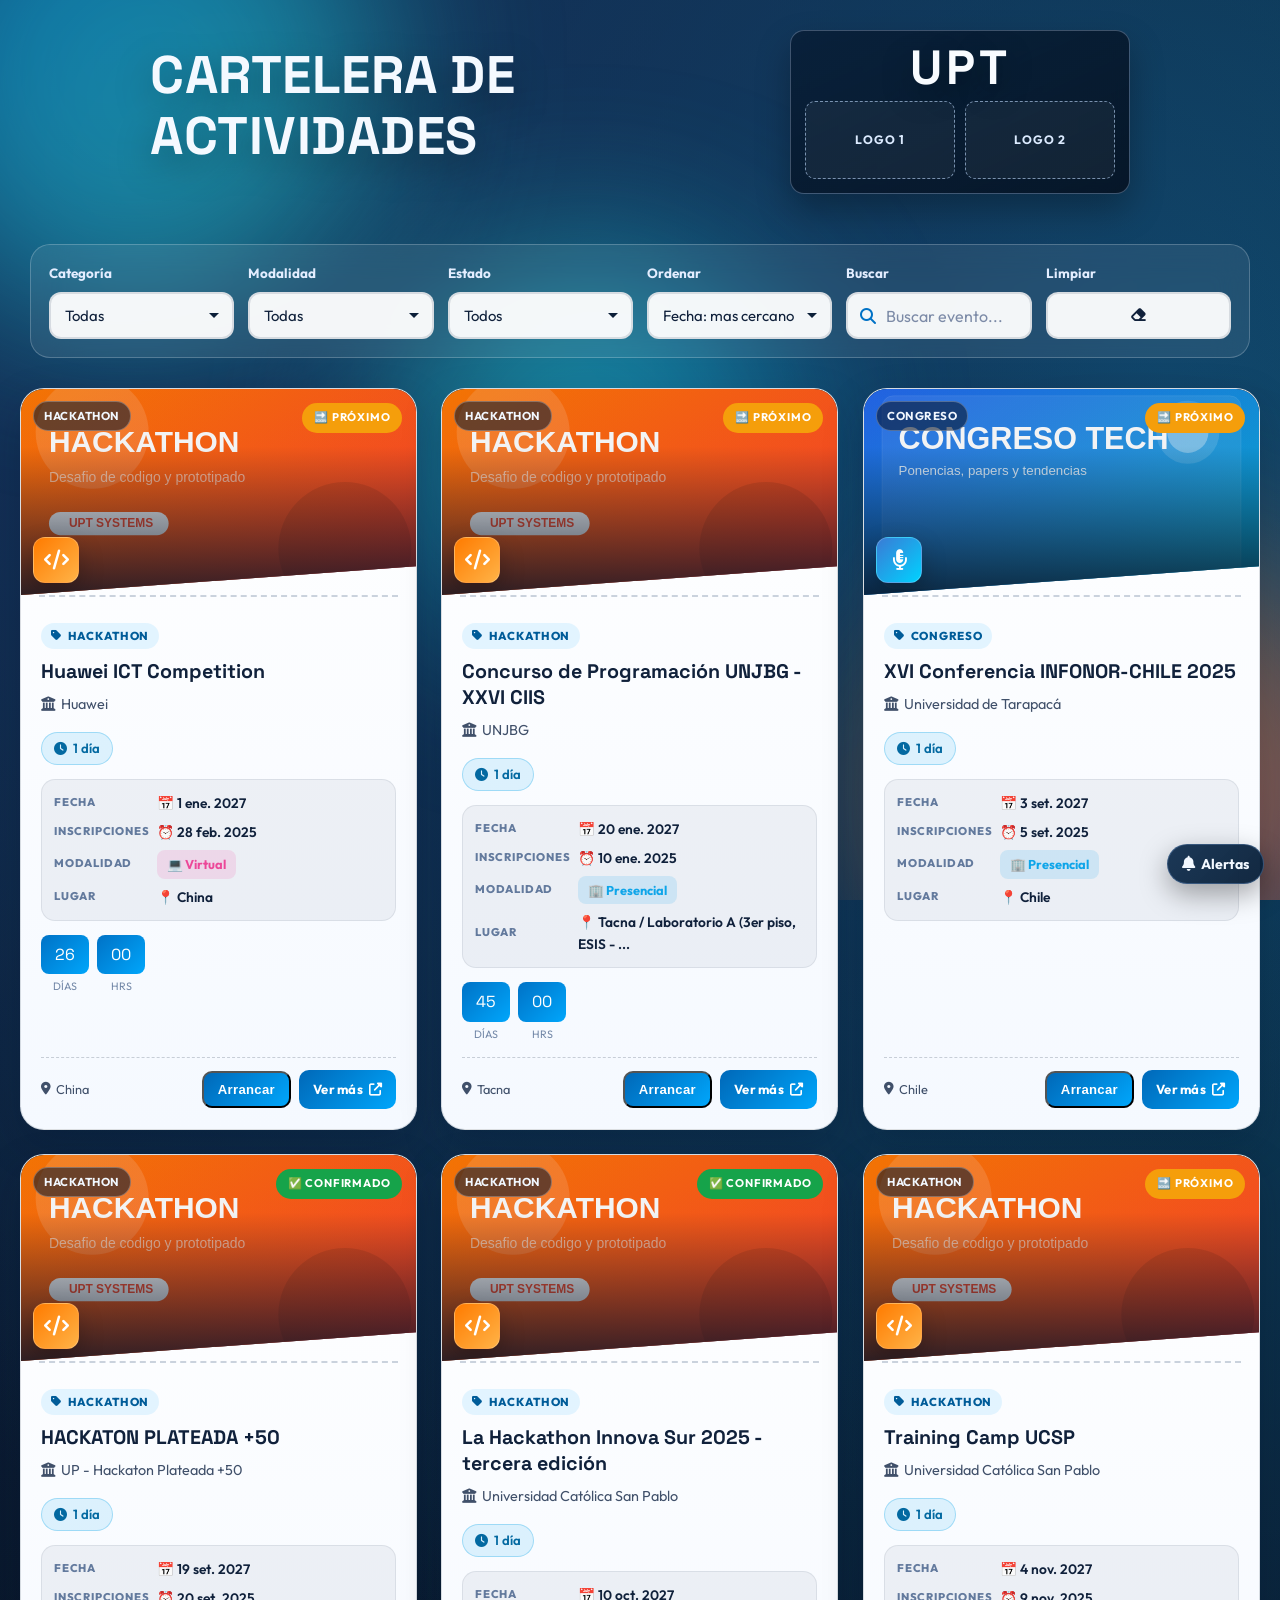
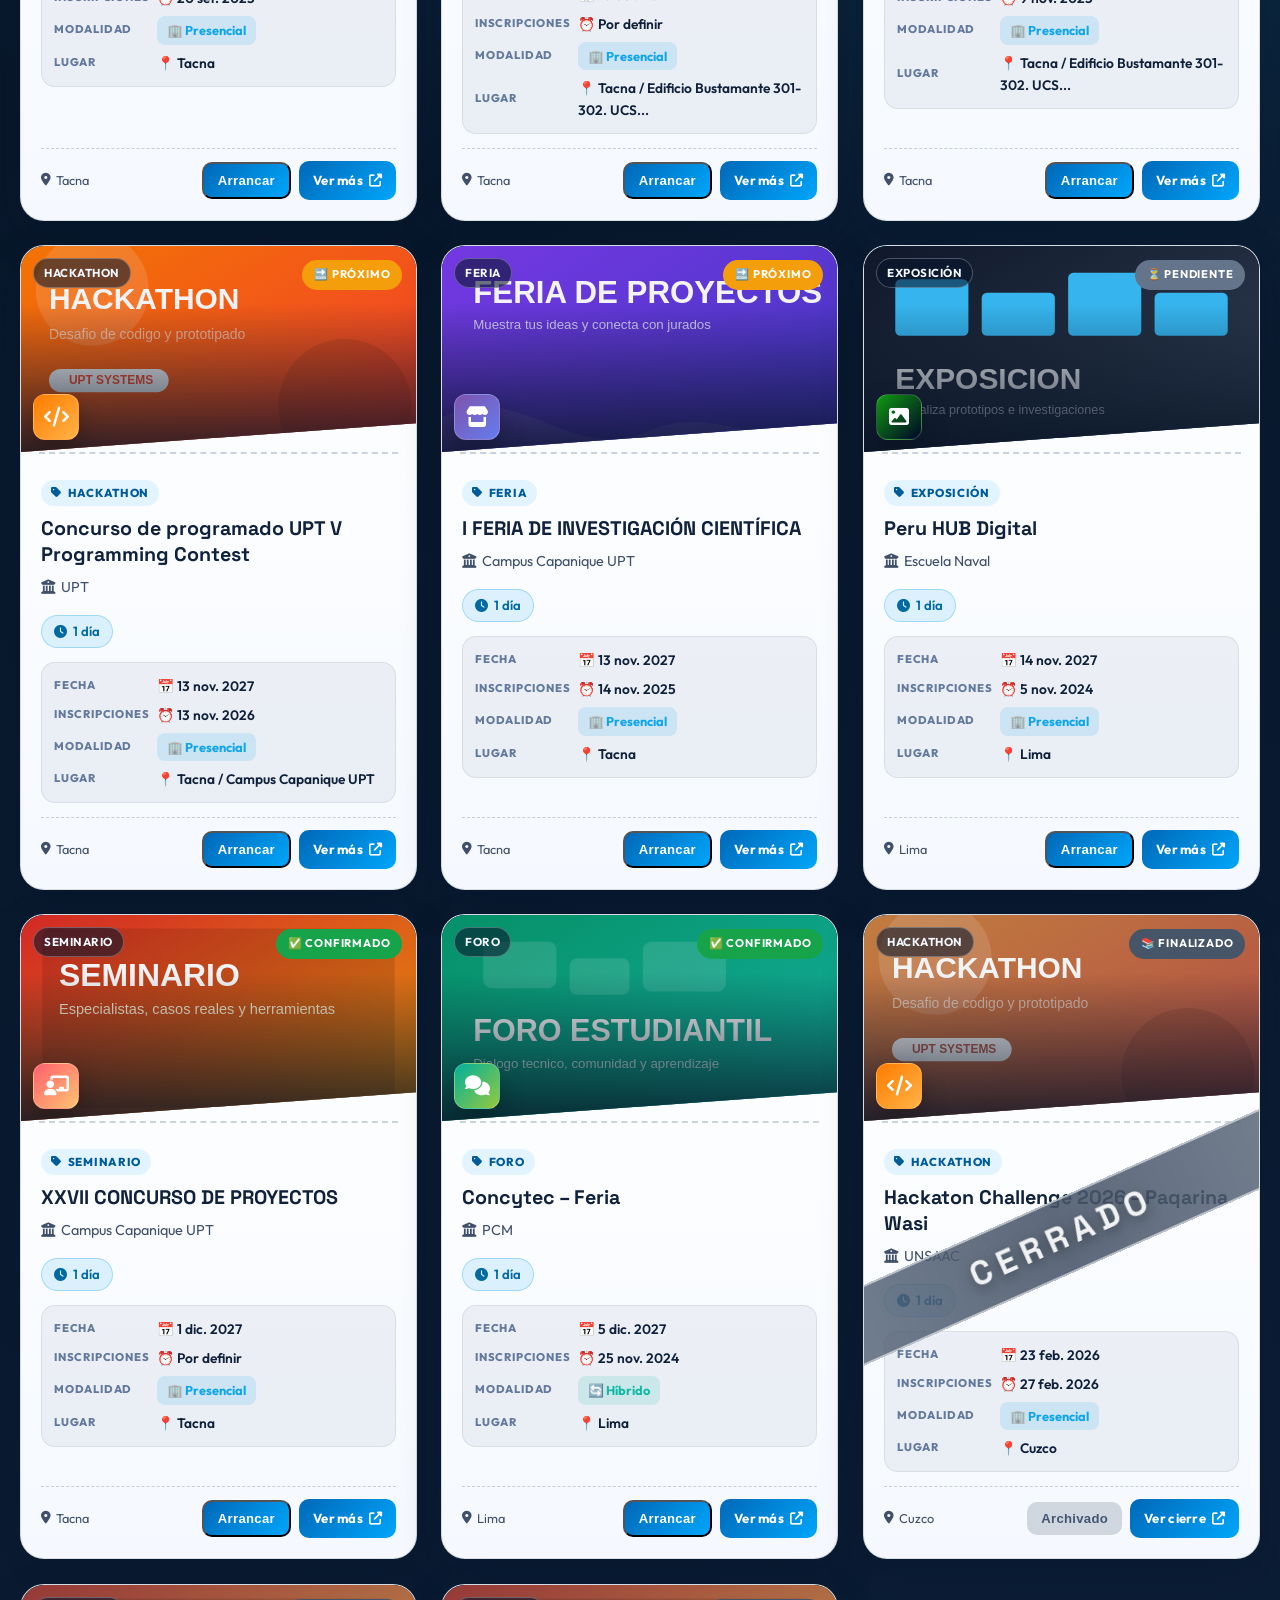
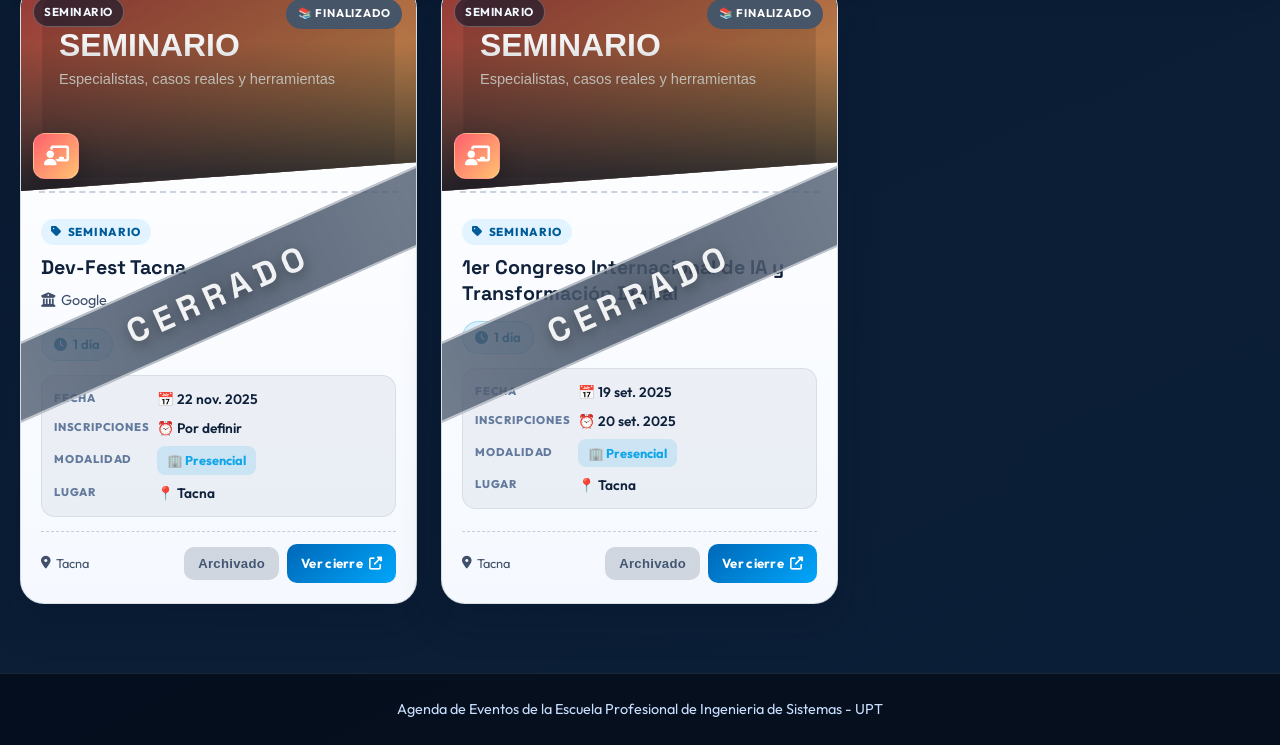
==== index.html @ eec6f1ec "v1.0" ====
<!DOCTYPE html>
<html lang="es">
<head>
    <meta charset="UTF-8">
    <meta name="viewport" content="width=device-width, initial-scale=1.0">
    <title>Cartelera de actividades UPT</title>
    
    <!-- Google Fonts -->
    <link rel="preconnect" href="https://fonts.googleapis.com">
    <link rel="preconnect" href="https://fonts.gstatic.com" crossorigin>
    <link href="https://fonts.googleapis.com/css2?family=Outfit:wght@300;400;500;600;700;800&family=Space+Grotesk:wght@500;600;700&display=swap" rel="stylesheet">
    
    <!-- Font Awesome para íconos -->
    <link rel="stylesheet" href="https://cdnjs.cloudflare.com/ajax/libs/font-awesome/6.4.0/css/all.min.css">
    
    <!-- Estilos -->
    <link rel="stylesheet" href="css/styles.css">
</head>
<body>

    <!-- Background Animado -->
    <div class="bg-animation">
        <div class="blob blob-1"></div>
        <div class="blob blob-2"></div>
        <div class="blob blob-3"></div>
    </div>

    <!-- Header -->
    <header class="main-header">
        <div class="header-content">
            <div class="hero-split">
                <div class="hero-left">
                    <h1 class="hero-title-side">Cartelera de actividades</h1>
                </div>

                <div class="hero-right">
                    <div class="hero-school-card">
                        <h2 class="hero-school-big">UPT</h2>
                        <div class="hero-logo-slots" aria-label="Espacios para logos UPT">
                            <div class="hero-logo-slot" title="Logo UPT 1">LOGO 1</div>
                            <div class="hero-logo-slot" title="Logo UPT 2">LOGO 2</div>
                        </div>
                    </div>
                </div>
            </div>

        </div>
    </header>

    <!-- Filtros -->
    <section class="filters-section" id="filters">
        <div class="filters-container">
            
            <div class="filter-group">
                <label>Categoría</label>
                <select id="filterCategory">
                    <option value="all">Todas</option>
                    <option value="Hackathon">Hackathon</option>
                    <option value="Congreso">Congreso</option>
                    <option value="Feria">Feria</option>
                    <option value="Foro">Foro</option>
                    <option value="Seminario">Seminario</option>
                    <option value="Exposición">Exposición</option>
                </select>
            </div>

            <div class="filter-group">
                <label>Modalidad</label>
                <select id="filterModality">
                    <option value="all">Todas</option>
                    <option value="Presencial">Presencial</option>
                    <option value="Virtual">Virtual</option>
                    <option value="Híbrido">Híbrido</option>
                </select>
            </div>

            <div class="filter-group">
                <label>Estado</label>
                <select id="filterStatus">
                    <option value="all">Todos</option>
                    <option value="Confirmado">Confirmado</option>
                    <option value="Próximo">Próximo</option>
                    <option value="Pendiente">Pendiente</option>
                    <option value="Finalizado">Finalizado</option>
                </select>
            </div>

            <div class="filter-group">
                <label>Ordenar</label>
                <select id="filterSort">
                    <option value="fechaAsc">Fecha: mas cercano</option>
                    <option value="fechaDesc">Fecha: mas lejano</option>
                    <option value="nombreAsc">Nombre: A-Z</option>
                </select>
            </div>

            <div class="filter-group filter-search-group">
                <label>Buscar</label>
                <div class="search-box search-box-under-filters">
                    <i class="fas fa-search"></i>
                    <input type="text" id="searchInput" placeholder="Buscar evento...">
                </div>
            </div>

            <div class="filter-group filter-action-group">
                <label>Limpiar</label>
                <button id="clearFilters" class="btn-clear" aria-label="Limpiar filtros">
                    <i class="fas fa-eraser"></i>
                </button>
            </div>
        </div>
        
        <div id="eventsCount" class="hidden" aria-hidden="true">0</div>
    </section>

    <!-- Contenedor de Eventos -->
    <main class="container">
        <div id="eventsGrid" class="events-grid">
            <!-- Los eventos se renderizan aquí con JavaScript -->
        </div>
        
        <!-- Mensaje cuando no hay resultados -->
        <div id="noResults" class="no-results hidden">
            <i class="fas fa-search"></i>
            <h3>No encontramos eventos</h3>
            <p>Intenta ajustar tus filtros o términos de búsqueda.</p>
            <button id="resetSearch" class="btn-secondary">Ver todos los eventos</button>
        </div>
    </main>

    <section class="upcoming-alert-wrap" aria-label="Alertas de proximos eventos">
        <button id="openUpcomingAlert" class="upcoming-alert-btn" type="button">
            <i class="fas fa-bell"></i>
            <span>Alertas</span>
        </button>
    </section>

    <div id="upcomingPanel" class="upcoming-panel hidden" aria-hidden="true">
        <div class="upcoming-panel-content">
            <div class="upcoming-panel-header">
                <h3>Proximos eventos</h3>
                <button id="closeUpcomingPanel" class="upcoming-close" type="button" aria-label="Cerrar panel">
                    <i class="fas fa-times"></i>
                </button>
            </div>
            <div id="upcomingList" class="upcoming-list"></div>
        </div>
    </div>

    <!-- Footer -->
    <footer class="main-footer">
        <div class="footer-content">
            <p>Agenda de Eventos de la Escuela Profesional de Ingenieria de Sistemas - UPT</p>
        </div>
    </footer>

    <!-- Scripts -->
    <script src="js/data.js"></script>
    <script src="js/app.js"></script>
</body>
</html>
---- css/styles.css ----
:root {
    --bg-dark: #071323;
    --bg-deep: #0b1f38;
    --bg-card: rgba(255, 255, 255, 0.94);
    --bg-glass: rgba(255, 255, 255, 0.08);

    --primary: #00a6fb;
    --primary-dark: #0072c6;
    --secondary: #ff7b00;
    --accent: #30e3ca;

    --text-primary: #10213b;
    --text-secondary: #40506a;
    --text-light: #f6f8ff;
    --text-muted: #9cb1cb;

    --status-confirmado: #16a34a;
    --status-proximo: #f59e0b;
    --status-pendiente: #64748b;
    --status-realizado: #7c3aed;

    --modal-presencial: #0ea5e9;
    --modal-virtual: #ec4899;
    --modal-hibrido: #14b8a6;

    --radius: 20px;
    --radius-sm: 12px;
    --transition: all 0.28s ease;

    --shadow-sm: 0 4px 16px rgba(5, 17, 34, 0.2);
    --shadow-md: 0 14px 40px rgba(5, 17, 34, 0.28);
    --shadow-lg: 0 22px 64px rgba(5, 17, 34, 0.42);
    --shadow-glow: 0 0 0 3px rgba(48, 227, 202, 0.18), 0 18px 46px rgba(0, 166, 251, 0.25);
}

* {
    margin: 0;
    padding: 0;
    box-sizing: border-box;
}

html {
    scroll-behavior: smooth;
}

body {
    font-family: 'Outfit', sans-serif;
    background: radial-gradient(circle at 10% 5%, #15325c 0%, rgba(21, 50, 92, 0) 38%),
        radial-gradient(circle at 90% 10%, #0f4f72 0%, rgba(15, 79, 114, 0) 42%),
        linear-gradient(155deg, var(--bg-dark) 0%, var(--bg-deep) 100%);
    color: var(--text-primary);
    line-height: 1.6;
    min-height: 100vh;
    overflow-x: hidden;
}

.bg-animation {
    position: fixed;
    inset: 0;
    z-index: -1;
    overflow: hidden;
}

.blob {
    position: absolute;
    border-radius: 999px;
    filter: blur(90px);
    opacity: 0.55;
    animation: float 18s infinite ease-in-out;
}

.blob-1 {
    width: 500px;
    height: 500px;
    background: linear-gradient(135deg, #00a6fb 0%, #30e3ca 100%);
    top: -180px;
    left: -120px;
}

.blob-2 {
    width: 460px;
    height: 460px;
    background: linear-gradient(135deg, #ff9f1c 0%, #ff5e5b 100%);
    bottom: -120px;
    right: -80px;
    animation-delay: -6s;
}

.blob-3 {
    width: 400px;
    height: 400px;
    background: linear-gradient(135deg, #30e3ca 0%, #00a6fb 100%);
    top: 50%;
    left: 46%;
    transform: translate(-50%, -50%);
    animation-delay: -9s;
}

@keyframes float {
    0%,
    100% {
        transform: translate(0, 0) scale(1);
    }
    33% {
        transform: translate(30px, -20px) scale(1.08);
    }
    66% {
        transform: translate(-16px, 24px) scale(0.95);
    }
}

.main-header {
    padding: 30px 20px 50px;
    position: relative;
}

.header-content {
    max-width: 980px;
    margin: 0 auto;
    text-align: left;
    color: var(--text-light);
    position: relative;
    z-index: 2;
}

.hero-split {
    display: grid;
    grid-template-columns: 1.2fr 0.9fr;
    align-items: center;
    gap: 20px;
}

.hero-title-side {
    margin: 0;
    font-family: 'Space Grotesk', sans-serif;
    font-size: clamp(1.9rem, 4.8vw, 3.4rem);
    line-height: 1.02;
    letter-spacing: 0.5px;
    text-transform: uppercase;
    color: #f4f9ff;
    text-shadow: 0 12px 36px rgba(0, 0, 0, 0.35);
}

.hero-subtitle-side {
    margin-top: 10px;
    color: #bed0e8;
    max-width: 44ch;
    font-size: 0.95rem;
}

.hero-school-card {
    margin-left: auto;
    max-width: 340px;
    border: 1px solid rgba(191, 219, 254, 0.3);
    border-radius: 14px;
    background: linear-gradient(155deg, rgba(6, 24, 46, 0.7), rgba(5, 16, 31, 0.86));
    backdrop-filter: blur(8px);
    padding: 14px;
    box-shadow: 0 16px 34px rgba(0, 0, 0, 0.28);
}

.hero-school-big {
    width: 100%;
    margin: 0 0 10px;
    text-align: center;
    font-family: 'Space Grotesk', sans-serif;
    font-size: clamp(2rem, 4.6vw, 3rem);
    line-height: 0.95;
    letter-spacing: 4px;
    color: #f8fbff;
    text-shadow: 0 10px 30px rgba(0, 0, 0, 0.35);
}

.hero-logo-slots {
    display: grid;
    grid-template-columns: 1fr 1fr;
    gap: 10px;
}

.hero-logo-slot {
    min-height: 78px;
    border: 1px dashed rgba(191, 219, 254, 0.6);
    border-radius: 10px;
    background: rgba(255, 255, 255, 0.05);
    display: flex;
    align-items: center;
    justify-content: center;
    color: #dbeafe;
    font-size: 0.76rem;
    font-weight: 700;
    letter-spacing: 1px;
}

.logo {
    display: inline-flex;
    align-items: center;
    gap: 10px;
    font-family: 'Space Grotesk', sans-serif;
    font-weight: 700;
    font-size: 1.3rem;
    letter-spacing: 0.4px;
    margin-bottom: 16px;
}

.logo i {
    font-size: 1.6rem;
    color: var(--accent);
    animation: pulse 2.2s infinite;
}

.logo .highlight {
    color: var(--secondary);
}

@keyframes pulse {
    0%,
    100% {
        transform: scale(1);
    }
    50% {
        transform: scale(1.13);
    }
}

.hero-pill {
    display: inline-flex;
    padding: 6px 14px;
    border: 1px solid rgba(246, 248, 255, 0.35);
    border-radius: 999px;
    background: rgba(246, 248, 255, 0.1);
    font-size: 0.85rem;
    letter-spacing: 0.5px;
    margin-bottom: 14px;
}

.main-header h1 {
    font-family: 'Space Grotesk', sans-serif;
    font-size: clamp(2rem, 4.6vw, 3.3rem);
    line-height: 1.15;
    max-width: 18ch;
    margin: 0 auto 12px;
}

.hero-title-kinetic {
    margin: 4px auto 16px;
    display: grid;
    gap: 2px;
    justify-items: center;
    max-width: 12ch;
    letter-spacing: 1px;
    text-transform: uppercase;
}

.hero-title-kinetic span {
    display: block;
    line-height: 0.92;
    text-shadow: 0 10px 34px rgba(0, 0, 0, 0.28);
}

.hero-title-kinetic span:nth-child(1) {
    font-size: clamp(2.1rem, 8vw, 4.5rem);
    color: #ffffff;
}

.hero-title-kinetic span:nth-child(2) {
    font-size: clamp(2.2rem, 9vw, 5.4rem);
    color: #9fe7ff;
}

.hero-title-kinetic span:nth-child(3) {
    font-size: clamp(1rem, 4vw, 1.9rem);
    color: #ffd28f;
    letter-spacing: 3px;
}

.subtitle {
    max-width: 64ch;
    margin: 0 auto 24px;
    color: var(--text-muted);
    font-size: 1.08rem;
}

.hero-stats {
    display: grid;
    grid-template-columns: repeat(3, minmax(0, 1fr));
    gap: 12px;
    margin: 0 auto 24px;
}

.hero-stat-card {
    text-align: left;
    background: linear-gradient(145deg, rgba(246, 248, 255, 0.14), rgba(246, 248, 255, 0.06));
    border: 1px solid rgba(246, 248, 255, 0.22);
    border-radius: 14px;
    padding: 14px;
    backdrop-filter: blur(8px);
    animation: riseIn 0.8s ease both;
}

.hero-stat-card:nth-child(2) {
    animation-delay: 0.12s;
}

.hero-stat-card:nth-child(3) {
    animation-delay: 0.24s;
}

.hero-stat-label {
    display: block;
    font-size: 0.8rem;
    color: #dce8ff;
}

.hero-stat-value {
    font-family: 'Space Grotesk', sans-serif;
    font-size: 1.75rem;
    color: #ffffff;
}

.search-box {
    display: flex;
    align-items: center;
    background: rgba(255, 255, 255, 0.95);
    border: 1px solid rgba(255, 255, 255, 0.45);
    border-radius: 999px;
    padding: 10px 18px;
    box-shadow: var(--shadow-md);
    max-width: 640px;
    margin: 0 auto 18px;
    transition: var(--transition);
}

.search-box-under-filters {
    max-width: 100%;
    margin: 0;
    border-radius: var(--radius-sm);
    border: 2px solid rgba(11, 31, 56, 0.12);
    box-shadow: none;
    padding: 7px 12px;
    min-height: 47px;
}

.search-box-under-filters:hover,
.search-box-under-filters:focus-within {
    border-color: var(--primary);
    box-shadow: none;
    transform: none;
}

.search-box:focus-within {
    transform: translateY(-1px) scale(1.01);
    box-shadow: var(--shadow-glow);
}

.search-box i {
    color: var(--primary-dark);
    margin-right: 10px;
}

.search-box input {
    flex: 1;
    border: none;
    background: transparent;
    font-family: inherit;
    font-size: 1rem;
    color: var(--text-primary);
    outline: none;
}

.search-box input::placeholder {
    color: #7c8ba7;
}

.hero-cta {
    display: inline-flex;
    align-items: center;
    gap: 8px;
    color: #031328;
    background: linear-gradient(135deg, var(--accent) 0%, #7cf6e4 100%);
    padding: 10px 22px;
    border-radius: 999px;
    text-decoration: none;
    font-weight: 700;
    box-shadow: var(--shadow-sm);
    transition: var(--transition);
}

.hero-cta:hover {
    transform: translateY(-2px);
    box-shadow: var(--shadow-md);
}

.hero-ribbon {
    margin: 18px auto 0;
    max-width: 520px;
    display: flex;
    flex-wrap: wrap;
    justify-content: center;
    gap: 8px;
}

.hero-ribbon span {
    font-size: 0.66rem;
    font-weight: 700;
    letter-spacing: 1.6px;
    text-transform: uppercase;
    color: #eef7ff;
    background: rgba(12, 45, 84, 0.35);
    border: 1px solid rgba(220, 248, 255, 0.18);
    border-radius: 999px;
    padding: 4px 12px;
}

.filters-section {
    padding: 0 20px 30px;
    position: relative;
    z-index: 10;
}

.filters-container {
    max-width: 1220px;
    margin: 0 auto;
    display: grid;
    grid-template-columns: repeat(6, minmax(0, 1fr));
    gap: 14px;
    background: var(--bg-glass);
    border: 1px solid rgba(246, 248, 255, 0.22);
    border-radius: var(--radius);
    backdrop-filter: blur(16px);
    padding: 18px;
}

.filter-group {
    display: flex;
    flex-direction: column;
    gap: 8px;
}

.filter-group label {
    display: flex;
    align-items: center;
    gap: 6px;
    color: #e3edff;
    font-size: 0.84rem;
    font-weight: 700;
}

.filter-group select {
    font-family: inherit;
    font-size: 0.93rem;
    color: var(--text-primary);
    border: 2px solid rgba(11, 31, 56, 0.12);
    border-radius: var(--radius-sm);
    padding: 12px 14px;
    background: rgba(255, 255, 255, 0.95);
    cursor: pointer;
    outline: none;
    transition: var(--transition);
    appearance: none;
    background-image: url("data:image/svg+xml,%3Csvg xmlns='http://www.w3.org/2000/svg' width='12' height='12' viewBox='0 0 12 12'%3E%3Cpath fill='%230b1f38' d='M6 8L1 3h10z'/%3E%3C/svg%3E");
    background-repeat: no-repeat;
    background-position: right 12px center;
}

.filter-group select:hover,
.filter-group select:focus {
    border-color: var(--primary);
}

.btn-clear {
    display: inline-flex;
    align-items: center;
    justify-content: center;
    border: 2px solid rgba(11, 31, 56, 0.12);
    background: rgba(255, 255, 255, 0.95);
    color: var(--text-primary);
    border-radius: var(--radius-sm);
    font-family: inherit;
    font-size: 0.93rem;
    font-weight: 600;
    min-height: 47px;
    padding: 12px 14px;
    cursor: pointer;
    transition: var(--transition);
}

.btn-clear:hover {
    border-color: var(--primary);
}

.filter-action-group .btn-clear {
    width: 100%;
}

.filter-group select,
.filter-search-group .search-box-under-filters,
.filter-action-group .btn-clear {
    width: 100%;
}

.results-info {
    text-align: center;
    padding: 14px;
    color: var(--text-muted);
    font-size: 0.95rem;
}

.results-dot {
    display: inline-block;
    width: 7px;
    height: 7px;
    border-radius: 999px;
    margin: 0 8px;
    background: var(--accent);
    box-shadow: 0 0 0 4px rgba(48, 227, 202, 0.18);
}

.results-note {
    color: #bfd6f4;
}

.results-info span {
    color: #ffffff;
    font-weight: 700;
}

.container {
    max-width: 1280px;
    margin: 0 auto;
    padding: 0 20px 70px;
}

.events-grid {
    display: grid;
    grid-template-columns: repeat(auto-fill, minmax(340px, 1fr));
    gap: 24px;
    grid-auto-flow: dense;
}

.evento-card {
    position: relative;
    display: flex;
    flex-direction: column;
    border-radius: 24px;
    overflow: hidden;
    background: linear-gradient(180deg, #ffffff 0%, #f5f9ff 100%);
    border: 1px solid rgba(13, 30, 54, 0.14);
    box-shadow: 0 16px 40px rgba(6, 20, 42, 0.22);
    transition: var(--transition);
    animation: riseIn 0.55s ease both;
    animation-delay: calc(var(--i, 0) * 0.08s);
}

@keyframes riseIn {
    from {
        opacity: 0;
        transform: translateY(24px) scale(0.98);
    }
    to {
        opacity: 1;
        transform: translateY(0) scale(1);
    }
}

.evento-card:hover {
    transform: translateY(-9px) scale(1.01);
    box-shadow: 0 26px 72px rgba(5, 17, 34, 0.38);
}

.evento-card::before {
    content: '';
    position: absolute;
    top: 0;
    left: 0;
    right: 0;
    height: 5px;
    background: linear-gradient(90deg, #00a6fb 0%, #22d3ee 45%, #ff7b00 100%);
}

.card-hover-preview {
    position: absolute;
    right: 12px;
    top: 54px;
    width: 96px;
    height: 132px;
    border-radius: 10px;
    overflow: hidden;
    border: 2px solid rgba(255, 255, 255, 0.75);
    box-shadow: 0 12px 28px rgba(0, 0, 0, 0.35);
    transform: translateY(16px) rotate(8deg) scale(0.76);
    opacity: 0;
    transition: var(--transition);
    z-index: 3;
    pointer-events: none;
}

.card-hover-preview img {
    width: 100%;
    height: 100%;
    object-fit: cover;
}

.evento-card:hover .card-hover-preview {
    opacity: 1;
    transform: translateY(0) rotate(3deg) scale(1);
}

.card-status {
    position: absolute;
    top: 14px;
    right: 14px;
    z-index: 2;
    display: inline-flex;
    align-items: center;
    gap: 4px;
    padding: 6px 12px;
    border-radius: 999px;
    font-size: 0.7rem;
    font-weight: 700;
    color: #ffffff;
    letter-spacing: 0.8px;
    text-transform: uppercase;
}

.card-status.confirmado {
    background: var(--status-confirmado);
}

.card-status.proximo {
    background: var(--status-proximo);
}

.card-status.pendiente {
    background: var(--status-pendiente);
}

.card-status.realizado {
    background: var(--status-realizado);
}

.card-status.finalizado {
    background: #475569;
}

.card-media {
    height: 206px;
    position: relative;
    overflow: hidden;
    background: linear-gradient(135deg, #0f2441 0%, #123965 100%);
    clip-path: polygon(0 0, 100% 0, 100% 86%, 0 100%);
}

.evento-finalizado {
    opacity: 0.84;
}

.evento-finalizado .card-media img {
    filter: grayscale(0.45);
}

.card-watermark {
    position: absolute;
    left: 50%;
    top: 50%;
    width: 170%;
    text-align: center;
    transform: translate(-50%, -50%) rotate(-24deg);
    z-index: 5;
    font-family: 'Space Grotesk', sans-serif;
    font-size: 2.1rem;
    letter-spacing: 7px;
    font-weight: 700;
    color: rgba(255, 255, 255, 0.92);
    text-shadow: 0 4px 14px rgba(0, 0, 0, 0.45);
    background: linear-gradient(90deg, rgba(86, 100, 120, 0.78), rgba(71, 85, 105, 0.88), rgba(86, 100, 120, 0.78));
    border-top: 2px solid rgba(255, 255, 255, 0.55);
    border-bottom: 2px solid rgba(255, 255, 255, 0.55);
    padding: 8px 0;
    pointer-events: none;
}

.card-media img {
    width: 100%;
    height: 100%;
    object-fit: cover;
    transform: scale(1.01);
    transition: var(--transition);
}

.evento-card:hover .card-media img {
    transform: scale(1.1);
}

.card-media::after {
    content: '';
    position: absolute;
    inset: 0;
    background: linear-gradient(180deg, rgba(8, 20, 38, 0.05) 28%, rgba(8, 20, 38, 0.84) 100%);
}

.card-media-label {
    position: absolute;
    top: 12px;
    left: 12px;
    z-index: 2;
    border-radius: 999px;
    font-size: 0.72rem;
    font-weight: 700;
    letter-spacing: 0.5px;
    text-transform: uppercase;
    color: #f2f8ff;
    background: rgba(8, 22, 43, 0.58);
    border: 1px solid rgba(242, 248, 255, 0.27);
    padding: 5px 10px;
}

.card-icon {
    position: absolute;
    left: 12px;
    bottom: 12px;
    z-index: 2;
    width: 46px;
    height: 46px;
    border-radius: 12px;
    display: flex;
    align-items: center;
    justify-content: center;
    color: #ffffff;
    font-size: 1.25rem;
    border: 1px solid rgba(255, 255, 255, 0.2);
    box-shadow: 0 10px 24px rgba(0, 0, 0, 0.25);
    background: linear-gradient(135deg, #1b4f99 0%, #0ea5e9 100%);
}

@keyframes shimmer {
    0% {
        transform: translateX(-50%) translateY(-25%);
    }
    100% {
        transform: translateX(35%) translateY(15%);
    }
}

.card-icon.hackathon {
    background: linear-gradient(135deg, #ff7b00 0%, #ffb347 100%);
}

.card-icon.congreso {
    background: linear-gradient(135deg, #3a7bd5 0%, #00d2ff 100%);
}

.card-icon.feria {
    background: linear-gradient(135deg, #7f53ac 0%, #647dee 100%);
}

.card-icon.foro {
    background: linear-gradient(135deg, #00b09b 0%, #96c93d 100%);
}

.card-icon.seminario {
    background: linear-gradient(135deg, #ff5f6d 0%, #ffc371 100%);
}

.card-icon.exposicion {
    background: linear-gradient(135deg, #0f9b0f 0%, #000428 100%);
}

.card-content {
    padding: 18px 20px 20px;
    flex: 1;
    display: flex;
    flex-direction: column;
    position: relative;
}

.card-content::before {
    content: '';
    position: absolute;
    top: 0;
    left: 18px;
    right: 18px;
    border-top: 2px dashed rgba(87, 111, 143, 0.3);
}

.card-category {
    display: inline-flex;
    align-items: center;
    gap: 6px;
    width: fit-content;
    padding: 4px 10px;
    border-radius: 999px;
    background: rgba(0, 166, 251, 0.1);
    color: #005c99;
    font-size: 0.72rem;
    font-weight: 800;
    margin: 10px 0 10px;
    letter-spacing: 0.7px;
    text-transform: uppercase;
}

.card-title {
    font-family: 'Space Grotesk', sans-serif;
    font-size: 1.23rem;
    line-height: 1.3;
    color: var(--text-primary);
    margin-bottom: 8px;
}

.card-institution {
    display: flex;
    align-items: center;
    gap: 6px;
    color: var(--text-secondary);
    margin-bottom: 10px;
    font-size: 0.9rem;
}

.card-duration {
    display: inline-flex;
    align-items: center;
    gap: 6px;
    width: fit-content;
    margin: 6px 0 14px;
    border-radius: 999px;
    padding: 5px 12px;
    border: 1px solid rgba(14, 165, 233, 0.3);
    background: rgba(14, 165, 233, 0.12);
    color: #0369a1;
    font-size: 0.82rem;
    font-weight: 600;
}

.card-duration.larga {
    border-color: rgba(249, 115, 22, 0.35);
    background: rgba(249, 115, 22, 0.13);
    color: #c2410c;
}

.card-duration.corta {
    border-color: rgba(124, 58, 237, 0.3);
    background: rgba(124, 58, 237, 0.12);
    color: #6d28d9;
}

.card-info {
    display: flex;
    flex-direction: column;
    gap: 7px;
    border-radius: 14px;
    background: rgba(12, 31, 55, 0.05);
    border: 1px solid rgba(12, 31, 55, 0.08);
    padding: 12px;
    margin-bottom: 14px;
}

.info-item {
    display: grid;
    grid-template-columns: 95px 1fr;
    align-items: center;
    gap: 8px;
}

.info-label {
    font-size: 0.7rem;
    text-transform: uppercase;
    letter-spacing: 0.8px;
    color: #637a9d;
    font-weight: 800;
}

.info-value {
    color: var(--text-primary);
    font-size: 0.86rem;
    font-weight: 600;
    display: flex;
    align-items: center;
    gap: 6px;
}

.modalidad-badge {
    display: inline-flex;
    align-items: center;
    gap: 4px;
    width: fit-content;
    border-radius: 8px;
    padding: 4px 10px;
    font-size: 0.8rem;
    font-weight: 700;
}

.modalidad-badge.presencial {
    background: rgba(14, 165, 233, 0.14);
    color: var(--modal-presencial);
}

.modalidad-badge.virtual {
    background: rgba(236, 72, 153, 0.14);
    color: var(--modal-virtual);
}

.modalidad-badge.hibrido {
    background: rgba(20, 184, 166, 0.14);
    color: var(--modal-hibrido);
}

.countdown {
    display: flex;
    gap: 8px;
    margin-bottom: 14px;
}

.countdown-item {
    display: flex;
    flex-direction: column;
    align-items: center;
    min-width: 48px;
}

.countdown-value {
    min-width: 48px;
    text-align: center;
    border-radius: 8px;
    background: linear-gradient(135deg, var(--primary-dark) 0%, var(--primary) 100%);
    color: #ffffff;
    padding: 7px 10px;
    font-family: 'Space Grotesk', sans-serif;
    font-size: 1rem;
}

.countdown-label {
    margin-top: 4px;
    text-transform: uppercase;
    font-size: 0.67rem;
    color: #7388a8;
}

.card-footer {
    margin-top: auto;
    padding-top: 12px;
    border-top: 1px dashed rgba(11, 31, 56, 0.2);
    display: flex;
    justify-content: space-between;
    align-items: center;
    gap: 12px;
}

.card-actions {
    display: flex;
    align-items: center;
    gap: 8px;
}

.btn-event-launch {
    background: linear-gradient(135deg, #059669 0%, #10b981 100%);
}

.btn-event-whatsapp {
    background: linear-gradient(135deg, #0ea35a 0%, #25d366 100%);
}

.card-location {
    color: var(--text-secondary);
    font-size: 0.8rem;
    display: inline-flex;
    align-items: center;
    gap: 5px;
    flex: 1;
}

.btn-event {
    display: inline-flex;
    align-items: center;
    gap: 6px;
    border-radius: 10px;
    padding: 9px 14px;
    background: linear-gradient(135deg, #0068b8 0%, #00a6fb 100%);
    color: #ffffff;
    font-size: 0.82rem;
    font-weight: 700;
    text-decoration: none;
    transition: var(--transition);
    white-space: nowrap;
    letter-spacing: 0.3px;
}

.btn-event:hover {
    transform: translateY(-1px);
    box-shadow: var(--shadow-sm);
}

.btn-event.secondary {
    border: none;
    background: rgba(11, 31, 56, 0.16);
    color: #425572;
}

.no-results {
    text-align: center;
    color: #a8bad2;
    padding: 62px 20px;
}

.no-results i {
    font-size: 3.8rem;
    margin-bottom: 12px;
    opacity: 0.65;
}

.no-results h3 {
    color: #f4f7ff;
    margin-bottom: 8px;
}

.hidden {
    display: none;
}

.btn-secondary {
    margin-top: 20px;
    border: 2px solid var(--accent);
    border-radius: 999px;
    padding: 10px 22px;
    background: transparent;
    color: var(--accent);
    font-family: inherit;
    font-weight: 700;
    cursor: pointer;
    transition: var(--transition);
}

.btn-secondary:hover {
    background: rgba(48, 227, 202, 0.12);
}

.main-footer {
    background: rgba(5, 14, 28, 0.9);
    border-top: 1px solid rgba(246, 248, 255, 0.1);
    padding: 24px 20px;
}

.upcoming-alert-wrap {
    position: fixed;
    right: 16px;
    bottom: 16px;
    z-index: 35;
}

.upcoming-alert-btn {
    border: 1px solid rgba(93, 133, 181, 0.45);
    border-radius: 999px;
    background: linear-gradient(135deg, rgba(15, 44, 77, 0.94) 0%, rgba(8, 31, 56, 0.96) 100%);
    color: #f2f8ff;
    font-family: inherit;
    font-size: 0.88rem;
    font-weight: 700;
    padding: 10px 14px;
    cursor: pointer;
    display: inline-flex;
    align-items: center;
    gap: 6px;
    transition: var(--transition);
    box-shadow: 0 10px 28px rgba(0, 0, 0, 0.35);
}

.upcoming-alert-btn:hover {
    border-color: #22d3ee;
    transform: translateY(-2px);
}

.upcoming-alert-btn i {
    font-size: 0.95rem;
}

.upcoming-panel {
    position: fixed;
    inset: 0;
    background: rgba(4, 12, 22, 0.62);
    backdrop-filter: blur(2px);
    display: flex;
    justify-content: center;
    align-items: center;
    z-index: 40;
    padding: 16px;
}

.upcoming-panel.hidden {
    display: none;
}

.upcoming-panel-content {
    width: min(760px, 100%);
    border-radius: 16px;
    border: 1px solid rgba(117, 162, 204, 0.3);
    background: linear-gradient(160deg, rgba(8, 28, 52, 0.96), rgba(9, 20, 37, 0.96));
    box-shadow: 0 22px 60px rgba(0, 0, 0, 0.45);
    padding: 18px;
}

.upcoming-panel-header {
    display: flex;
    align-items: center;
    justify-content: space-between;
    margin-bottom: 12px;
}

.upcoming-panel-header h3 {
    color: #e8f4ff;
    font-size: 1.05rem;
}

.upcoming-close {
    width: 34px;
    height: 34px;
    border-radius: 10px;
    border: 1px solid rgba(232, 244, 255, 0.25);
    background: rgba(232, 244, 255, 0.08);
    color: #e8f4ff;
    cursor: pointer;
}

.upcoming-list {
    display: flex;
    flex-direction: column;
    gap: 10px;
}

.upcoming-item {
    border: 1px solid rgba(106, 152, 198, 0.28);
    border-radius: 12px;
    padding: 10px 12px;
    display: flex;
    align-items: center;
    justify-content: space-between;
    gap: 12px;
    background: rgba(255, 255, 255, 0.04);
}

.upcoming-item h4 {
    color: #f4f8ff;
    font-size: 0.96rem;
    margin-bottom: 2px;
}

.upcoming-item p,
.upcoming-empty {
    color: #b8cae0;
    font-size: 0.85rem;
}

.footer-content {
    max-width: 1200px;
    margin: 0 auto;
    text-align: center;
}

.main-footer p {
    color: #cae0ff;
    font-size: 0.9rem;
}

.footer-note {
    color: #8ea5c4;
    margin-top: 4px;
}

@media (max-width: 900px) {
    .hero-stats {
        grid-template-columns: 1fr;
    }

    .filters-container {
        grid-template-columns: repeat(3, minmax(0, 1fr));
    }
}

@media (max-width: 768px) {
    .main-header {
        padding-bottom: 38px;
    }

    .subtitle {
        font-size: 1rem;
    }

    .hero-title-kinetic {
        margin-bottom: 14px;
    }

    .hero-split {
        grid-template-columns: 1fr;
        gap: 12px;
    }

    .hero-title-side {
        text-align: center;
    }

    .hero-subtitle-side {
        text-align: center;
        margin-left: auto;
        margin-right: auto;
    }

    .hero-school-card {
        margin: 0 auto;
    }

    .search-box {
        margin-bottom: 14px;
    }

    .filters-container {
        grid-template-columns: repeat(2, minmax(0, 1fr));
    }

    .events-grid {
        grid-template-columns: 1fr;
    }

    .card-info {
        grid-template-columns: 1fr;
    }

    .card-footer {
        flex-direction: column;
        align-items: flex-start;
    }

    .card-actions {
        width: 100%;
        flex-direction: column;
    }

    .card-hover-preview {
        display: none;
    }

    .btn-event {
        width: 100%;
        justify-content: center;
    }

    .upcoming-item {
        flex-direction: column;
        align-items: flex-start;
    }

    .upcoming-alert-wrap {
        right: 12px;
        bottom: 12px;
    }

    .upcoming-alert-btn span {
        display: none;
    }

    .upcoming-alert-btn {
        width: 42px;
        height: 42px;
        border-radius: 50%;
        justify-content: center;
        padding: 0;
    }
}

@media (max-width: 560px) {
    .filters-container {
        grid-template-columns: 1fr;
    }
}

@media (max-width: 480px) {
    .main-header {
        padding: 24px 14px 36px;
    }

    .hero-pill {
        font-size: 0.78rem;
    }

    .container {
        padding: 0 14px 58px;
    }

    .card-content {
        padding: 18px;
    }

    .card-title {
        font-size: 1.12rem;
    }
}
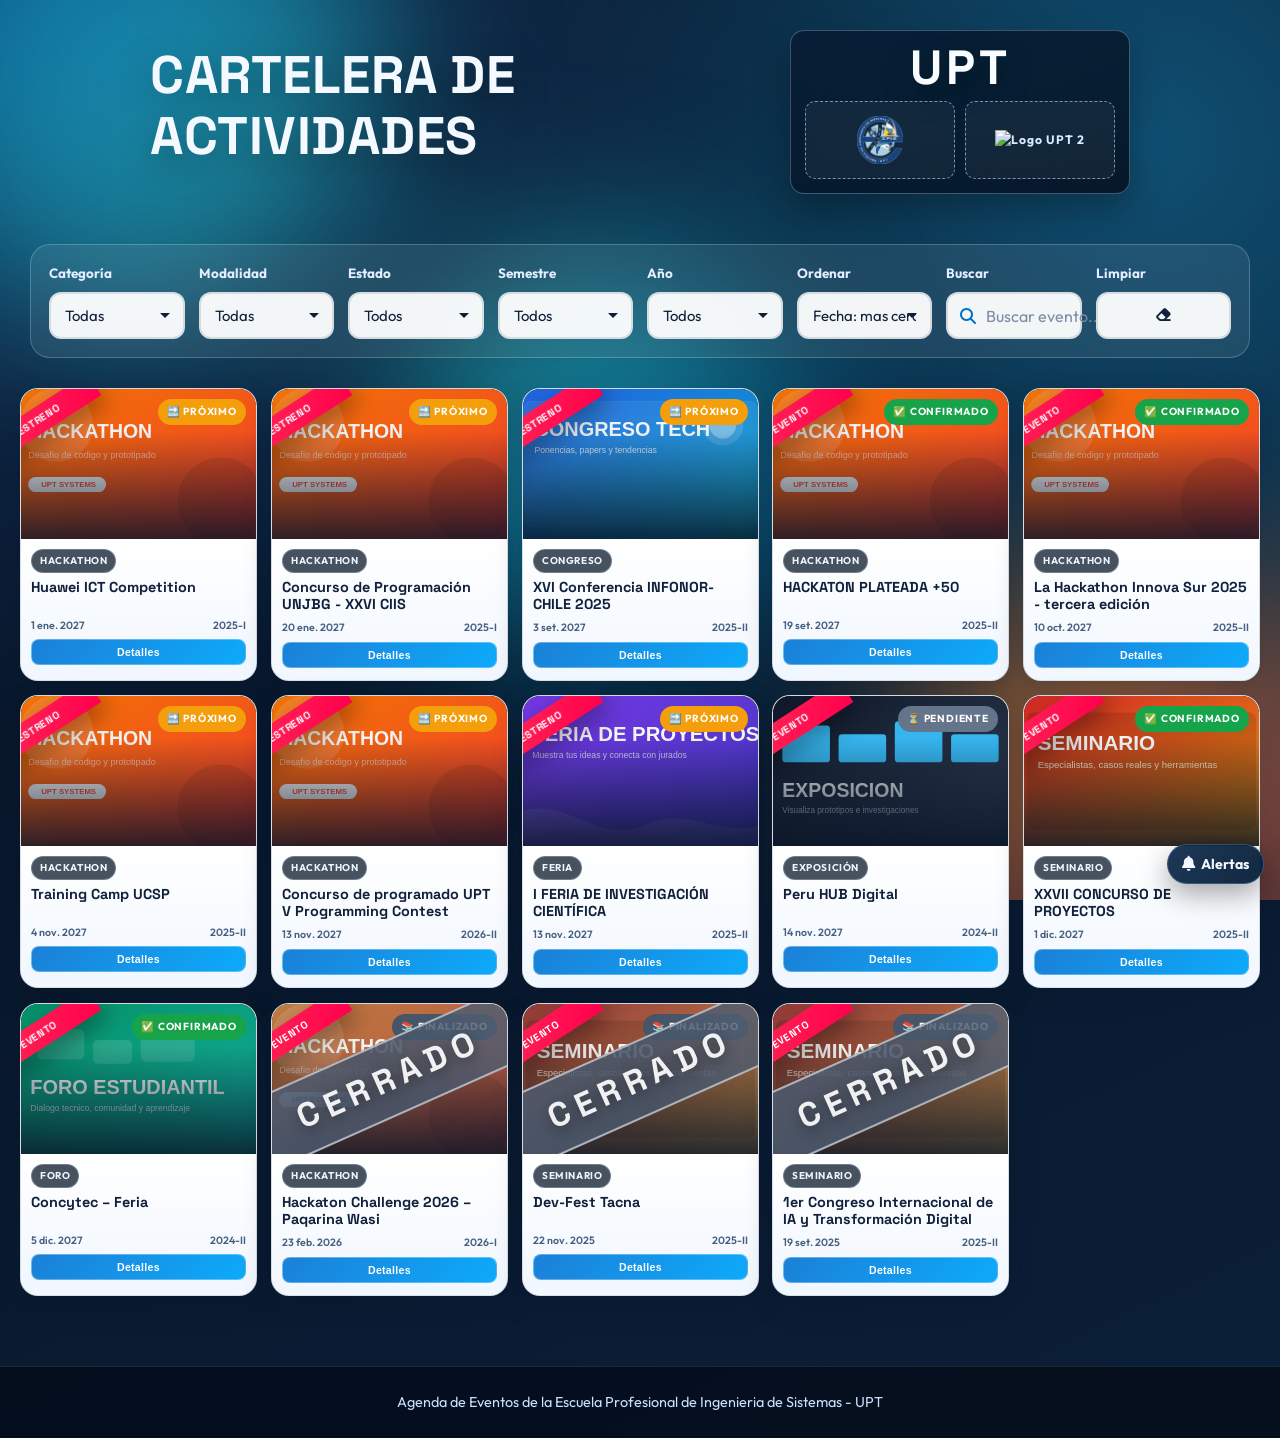
==== commit 193207d2: "v1.0" ====
--- a/index.html
+++ b/index.html
@@ -37,8 +37,8 @@
                     <div class="hero-school-card">
                         <h2 class="hero-school-big">UPT</h2>
                         <div class="hero-logo-slots" aria-label="Espacios para logos UPT">
-                            <div class="hero-logo-slot" title="Logo UPT 1">LOGO 1</div>
-                            <div class="hero-logo-slot" title="Logo UPT 2">LOGO 2</div>
+                            <div class="hero-logo-slot" title="Logo UPT 1"><img class="hero-logo-img logo-epis" src="img/logoEPIS.png" alt="Logo UPT 1"></div>
+                            <div class="hero-logo-slot" title="Logo UPT 2"><img class="hero-logo-img logo-upt" src="img/logoUPT.png" alt="Logo UPT 2"></div>
                         </div>
                     </div>
                 </div>
@@ -82,6 +82,20 @@
                     <option value="Próximo">Próximo</option>
                     <option value="Pendiente">Pendiente</option>
                     <option value="Finalizado">Finalizado</option>
+                </select>
+            </div>
+
+            <div class="filter-group">
+                <label>Semestre</label>
+                <select id="filterSemester">
+                    <option value="all">Todos</option>
+                </select>
+            </div>
+
+            <div class="filter-group">
+                <label>Año</label>
+                <select id="filterYear">
+                    <option value="all">Todos</option>
                 </select>
             </div>
 
@@ -147,6 +161,15 @@
         </div>
     </div>
 
+    <div id="eventDetailModal" class="event-detail-modal hidden" aria-hidden="true">
+        <div class="event-detail-dialog" role="dialog" aria-modal="true" aria-labelledby="eventDetailTitle">
+            <button id="closeEventDetail" class="event-detail-close" type="button" aria-label="Cerrar detalle">
+                <i class="fas fa-times"></i>
+            </button>
+            <div id="eventDetailBody"></div>
+        </div>
+    </div>
+
     <!-- Footer -->
     <footer class="main-footer">
         <div class="footer-content">
--- a/css/styles.css
+++ b/css/styles.css
@@ -191,6 +191,22 @@
     letter-spacing: 1px;
 }
 
+.hero-logo-img {
+    display: block;
+    width: auto;
+    max-width: 100%;
+    height: auto;
+    object-fit: contain;
+}
+
+.hero-logo-img.logo-epis {
+    max-height: 48px;
+}
+
+.hero-logo-img.logo-upt {
+    max-height: 56px;
+}
+
 .logo {
     display: inline-flex;
     align-items: center;
@@ -421,7 +437,7 @@
     max-width: 1220px;
     margin: 0 auto;
     display: grid;
-    grid-template-columns: repeat(6, minmax(0, 1fr));
+    grid-template-columns: repeat(8, minmax(0, 1fr));
     gap: 14px;
     background: var(--bg-glass);
     border: 1px solid rgba(246, 248, 255, 0.22);
@@ -532,8 +548,8 @@
 
 .events-grid {
     display: grid;
-    grid-template-columns: repeat(auto-fill, minmax(340px, 1fr));
-    gap: 24px;
+    grid-template-columns: repeat(auto-fill, minmax(210px, 1fr));
+    gap: 14px;
     grid-auto-flow: dense;
 }
 
@@ -541,11 +557,11 @@
     position: relative;
     display: flex;
     flex-direction: column;
-    border-radius: 24px;
+    border-radius: 18px;
     overflow: hidden;
     background: linear-gradient(180deg, #ffffff 0%, #f5f9ff 100%);
     border: 1px solid rgba(13, 30, 54, 0.14);
-    box-shadow: 0 16px 40px rgba(6, 20, 42, 0.22);
+    box-shadow: 0 10px 28px rgba(6, 20, 42, 0.22);
     transition: var(--transition);
     animation: riseIn 0.55s ease both;
     animation-delay: calc(var(--i, 0) * 0.08s);
@@ -563,8 +579,8 @@
 }
 
 .evento-card:hover {
-    transform: translateY(-9px) scale(1.01);
-    box-shadow: 0 26px 72px rgba(5, 17, 34, 0.38);
+    transform: translateY(-6px) scale(1.01);
+    box-shadow: 0 18px 48px rgba(5, 17, 34, 0.34);
 }
 
 .evento-card::before {
@@ -607,15 +623,15 @@
 
 .card-status {
     position: absolute;
-    top: 14px;
-    right: 14px;
+    top: 10px;
+    right: 10px;
     z-index: 2;
     display: inline-flex;
     align-items: center;
     gap: 4px;
-    padding: 6px 12px;
+    padding: 5px 9px;
     border-radius: 999px;
-    font-size: 0.7rem;
+    font-size: 0.64rem;
     font-weight: 700;
     color: #ffffff;
     letter-spacing: 0.8px;
@@ -643,7 +659,7 @@
 }
 
 .card-media {
-    height: 206px;
+    height: 148px;
     position: relative;
     overflow: hidden;
     background: linear-gradient(135deg, #0f2441 0%, #123965 100%);
@@ -700,33 +716,33 @@
 
 .card-media-label {
     position: absolute;
-    top: 12px;
-    left: 12px;
+    top: 9px;
+    left: 9px;
     z-index: 2;
     border-radius: 999px;
-    font-size: 0.72rem;
+    font-size: 0.64rem;
     font-weight: 700;
     letter-spacing: 0.5px;
     text-transform: uppercase;
     color: #f2f8ff;
     background: rgba(8, 22, 43, 0.58);
     border: 1px solid rgba(242, 248, 255, 0.27);
-    padding: 5px 10px;
+    padding: 4px 8px;
 }
 
 .card-icon {
     position: absolute;
-    left: 12px;
-    bottom: 12px;
+    left: 9px;
+    bottom: 9px;
     z-index: 2;
-    width: 46px;
-    height: 46px;
-    border-radius: 12px;
+    width: 38px;
+    height: 38px;
+    border-radius: 10px;
     display: flex;
     align-items: center;
     justify-content: center;
     color: #ffffff;
-    font-size: 1.25rem;
+    font-size: 1rem;
     border: 1px solid rgba(255, 255, 255, 0.2);
     box-shadow: 0 10px 24px rgba(0, 0, 0, 0.25);
     background: linear-gradient(135deg, #1b4f99 0%, #0ea5e9 100%);
@@ -766,7 +782,7 @@
 }
 
 .card-content {
-    padding: 18px 20px 20px;
+    padding: 12px 12px 13px;
     flex: 1;
     display: flex;
     flex-direction: column;
@@ -777,33 +793,33 @@
     content: '';
     position: absolute;
     top: 0;
-    left: 18px;
-    right: 18px;
+    left: 12px;
+    right: 12px;
     border-top: 2px dashed rgba(87, 111, 143, 0.3);
 }
 
 .card-category {
     display: inline-flex;
     align-items: center;
-    gap: 6px;
+    gap: 4px;
     width: fit-content;
-    padding: 4px 10px;
+    padding: 3px 8px;
     border-radius: 999px;
     background: rgba(0, 166, 251, 0.1);
     color: #005c99;
-    font-size: 0.72rem;
+    font-size: 0.62rem;
     font-weight: 800;
-    margin: 10px 0 10px;
+    margin: 7px 0 7px;
     letter-spacing: 0.7px;
     text-transform: uppercase;
 }
 
 .card-title {
     font-family: 'Space Grotesk', sans-serif;
-    font-size: 1.23rem;
+    font-size: 1rem;
     line-height: 1.3;
     color: var(--text-primary);
-    margin-bottom: 8px;
+    margin-bottom: 6px;
 }
 
 .card-institution {
@@ -811,57 +827,30 @@
     align-items: center;
     gap: 6px;
     color: var(--text-secondary);
-    margin-bottom: 10px;
-    font-size: 0.9rem;
-}
-
-.card-duration {
-    display: inline-flex;
-    align-items: center;
-    gap: 6px;
-    width: fit-content;
-    margin: 6px 0 14px;
-    border-radius: 999px;
-    padding: 5px 12px;
-    border: 1px solid rgba(14, 165, 233, 0.3);
-    background: rgba(14, 165, 233, 0.12);
-    color: #0369a1;
-    font-size: 0.82rem;
-    font-weight: 600;
-}
-
-.card-duration.larga {
-    border-color: rgba(249, 115, 22, 0.35);
-    background: rgba(249, 115, 22, 0.13);
-    color: #c2410c;
-}
-
-.card-duration.corta {
-    border-color: rgba(124, 58, 237, 0.3);
-    background: rgba(124, 58, 237, 0.12);
-    color: #6d28d9;
+    margin-bottom: 8px;
+    font-size: 0.8rem;
 }
 
 .card-info {
-    display: flex;
-    flex-direction: column;
-    gap: 7px;
+    display: grid;
+    grid-template-columns: 1fr 1fr;
+    gap: 8px;
     border-radius: 14px;
     background: rgba(12, 31, 55, 0.05);
     border: 1px solid rgba(12, 31, 55, 0.08);
-    padding: 12px;
-    margin-bottom: 14px;
+    padding: 8px;
+    margin-bottom: 8px;
 }
 
 .info-item {
-    display: grid;
-    grid-template-columns: 95px 1fr;
-    align-items: center;
-    gap: 8px;
+    display: flex;
+    flex-direction: column;
+    align-items: flex-start;
+    gap: 2px;
 }
 
 .info-label {
-    font-size: 0.7rem;
+    font-size: 0.58rem;
     text-transform: uppercase;
     letter-spacing: 0.8px;
     color: #637a9d;
@@ -870,7 +859,7 @@
 
 .info-value {
     color: var(--text-primary);
-    font-size: 0.86rem;
+    font-size: 0.74rem;
     font-weight: 600;
     display: flex;
     align-items: center;
@@ -883,8 +872,8 @@
     gap: 4px;
     width: fit-content;
     border-radius: 8px;
-    padding: 4px 10px;
-    font-size: 0.8rem;
+    padding: 3px 7px;
+    font-size: 0.7rem;
     font-weight: 700;
 }
 
@@ -905,49 +894,49 @@
 
 .countdown {
     display: flex;
-    gap: 8px;
-    margin-bottom: 14px;
+    gap: 6px;
+    margin-bottom: 8px;
 }
 
 .countdown-item {
     display: flex;
     flex-direction: column;
     align-items: center;
-    min-width: 48px;
+    min-width: 41px;
 }
 
 .countdown-value {
-    min-width: 48px;
+    min-width: 41px;
     text-align: center;
-    border-radius: 8px;
+    border-radius: 6px;
     background: linear-gradient(135deg, var(--primary-dark) 0%, var(--primary) 100%);
     color: #ffffff;
-    padding: 7px 10px;
+    padding: 5px 7px;
     font-family: 'Space Grotesk', sans-serif;
-    font-size: 1rem;
+    font-size: 0.84rem;
 }
 
 .countdown-label {
     margin-top: 4px;
     text-transform: uppercase;
-    font-size: 0.67rem;
+    font-size: 0.56rem;
     color: #7388a8;
 }
 
 .card-footer {
     margin-top: auto;
-    padding-top: 12px;
+    padding-top: 8px;
     border-top: 1px dashed rgba(11, 31, 56, 0.2);
     display: flex;
     justify-content: space-between;
     align-items: center;
-    gap: 12px;
+    gap: 8px;
 }
 
 .card-actions {
     display: flex;
     align-items: center;
-    gap: 8px;
+    gap: 6px;
 }
 
 .btn-event-launch {
@@ -960,7 +949,7 @@
 
 .card-location {
     color: var(--text-secondary);
-    font-size: 0.8rem;
+    font-size: 0.71rem;
     display: inline-flex;
     align-items: center;
     gap: 5px;
@@ -971,11 +960,11 @@
     display: inline-flex;
     align-items: center;
     gap: 6px;
-    border-radius: 10px;
-    padding: 9px 14px;
+    border-radius: 8px;
+    padding: 7px 10px;
     background: linear-gradient(135deg, #0068b8 0%, #00a6fb 100%);
     color: #ffffff;
-    font-size: 0.82rem;
+    font-size: 0.72rem;
     font-weight: 700;
     text-decoration: none;
     transition: var(--transition);
@@ -992,6 +981,276 @@
     border: none;
     background: rgba(11, 31, 56, 0.16);
     color: #425572;
+}
+
+.poster-media {
+    height: 150px;
+    clip-path: none;
+    border-radius: 16px 16px 0 0;
+}
+
+.poster-ribbon {
+    position: absolute;
+    top: 18px;
+    left: -48px;
+    z-index: 3;
+    width: 132px;
+    text-align: center;
+    transform: rotate(-33deg);
+    background: linear-gradient(135deg, #ff2d55 0%, #ff004d 100%);
+    color: #ffffff;
+    font-family: 'Space Grotesk', sans-serif;
+    font-size: 0.64rem;
+    font-weight: 700;
+    letter-spacing: 0.7px;
+    text-transform: uppercase;
+    padding: 5px 0;
+    box-shadow: 0 10px 24px rgba(0, 0, 0, 0.35);
+}
+
+.poster-overlay {
+    position: relative;
+    z-index: 1;
+    padding: 10px 10px 12px;
+    display: flex;
+    flex-direction: column;
+    gap: 6px;
+    min-height: 128px;
+    background: linear-gradient(180deg, #ffffff 0%, #f1f7ff 100%);
+}
+
+.poster-category {
+    width: fit-content;
+    border-radius: 999px;
+    background: rgba(9, 22, 40, 0.74);
+    border: 1px solid rgba(203, 227, 255, 0.3);
+    color: #e9f4ff;
+    font-size: 0.62rem;
+    font-weight: 700;
+    letter-spacing: 0.6px;
+    text-transform: uppercase;
+    padding: 3px 8px;
+}
+
+.poster-title {
+    font-family: 'Space Grotesk', sans-serif;
+    font-size: 0.9rem;
+    line-height: 1.2;
+    color: #10213b;
+    text-shadow: none;
+    min-height: 2.2em;
+    overflow: hidden;
+}
+
+.poster-meta {
+    display: flex;
+    align-items: center;
+    justify-content: space-between;
+    gap: 8px;
+}
+
+.poster-meta span {
+    color: #476082;
+    font-size: 0.66rem;
+    font-weight: 600;
+}
+
+.btn-event.btn-poster-detail {
+    width: 100%;
+    justify-content: center;
+    border: 1px solid rgba(233, 245, 255, 0.34);
+    background: linear-gradient(135deg, rgba(8, 117, 211, 0.92) 0%, rgba(0, 166, 251, 0.95) 100%);
+    font-size: 0.66rem;
+    padding: 6px 8px;
+    margin-top: auto;
+}
+
+.card-content,
+.card-hover-preview,
+.card-icon,
+.card-media-label {
+    display: none;
+}
+
+.event-detail-modal {
+    position: fixed;
+    inset: 0;
+    z-index: 50;
+    background: rgba(3, 9, 18, 0.74);
+    backdrop-filter: blur(3px);
+    display: flex;
+    align-items: center;
+    justify-content: center;
+    padding: 18px;
+}
+
+.event-detail-modal.hidden {
+    display: none;
+}
+
+.event-detail-dialog {
+    width: min(900px, 100%);
+    background: linear-gradient(160deg, rgba(8, 26, 47, 0.98), rgba(7, 18, 32, 0.98));
+    border-radius: 16px;
+    border: 1px solid rgba(113, 162, 212, 0.32);
+    box-shadow: 0 28px 70px rgba(0, 0, 0, 0.5);
+    overflow: hidden;
+    position: relative;
+}
+
+.event-detail-close {
+    position: absolute;
+    top: 10px;
+    right: 10px;
+    width: 32px;
+    height: 32px;
+    border-radius: 9px;
+    border: 1px solid rgba(220, 236, 255, 0.24);
+    background: rgba(220, 236, 255, 0.09);
+    color: #f2f8ff;
+    cursor: pointer;
+    z-index: 2;
+}
+
+.event-detail-layout {
+    display: grid;
+    grid-template-columns: 1.2fr 0.95fr;
+    min-height: 420px;
+}
+
+.event-detail-poster {
+    position: relative;
+    background: #071323;
+}
+
+.event-detail-poster img {
+    width: 100%;
+    height: 100%;
+    object-fit: cover;
+}
+
+.event-detail-poster::after {
+    content: '';
+    position: absolute;
+    inset: 0;
+    background: linear-gradient(180deg, rgba(5, 16, 30, 0.14) 0%, rgba(5, 16, 30, 0.78) 100%);
+}
+
+.event-detail-side {
+    padding: 22px 18px 18px;
+    display: flex;
+    flex-direction: column;
+    gap: 12px;
+    color: #e8f3ff;
+}
+
+.event-detail-side h3 {
+    font-family: 'Space Grotesk', sans-serif;
+    font-size: 1.3rem;
+    line-height: 1.25;
+}
+
+.event-detail-state {
+    display: inline-flex;
+    align-items: center;
+    gap: 4px;
+    width: fit-content;
+    border-radius: 999px;
+    padding: 5px 10px;
+    font-size: 0.65rem;
+    font-weight: 700;
+    color: #ffffff;
+    letter-spacing: 0.7px;
+    text-transform: uppercase;
+}
+
+.event-detail-kpis {
+    display: grid;
+    gap: 8px;
+}
+
+.event-detail-kpi {
+    border: 1px solid rgba(140, 181, 220, 0.24);
+    border-radius: 10px;
+    background: rgba(255, 255, 255, 0.04);
+    padding: 8px 10px;
+}
+
+.event-detail-kpi span {
+    display: block;
+    font-size: 0.66rem;
+    text-transform: uppercase;
+    letter-spacing: 0.9px;
+    color: #b2cae6;
+    margin-bottom: 3px;
+}
+
+.event-detail-kpi strong {
+    font-size: 0.9rem;
+    color: #f1f7ff;
+}
+
+.event-detail-facts {
+    display: grid;
+    grid-template-columns: 1fr 1fr;
+    gap: 8px;
+}
+
+.event-detail-fact {
+    border: 1px solid rgba(140, 181, 220, 0.2);
+    border-radius: 10px;
+    background: rgba(255, 255, 255, 0.03);
+    padding: 7px 9px;
+}
+
+.event-detail-fact span {
+    display: block;
+    font-size: 0.62rem;
+    text-transform: uppercase;
+    letter-spacing: 0.8px;
+    color: #9db8d6;
+    margin-bottom: 2px;
+}
+
+.event-detail-fact strong {
+    display: block;
+    font-size: 0.8rem;
+    line-height: 1.35;
+    color: #f0f7ff;
+    word-break: break-word;
+}
+
+.event-detail-notes {
+    color: #c0d4ea;
+    font-size: 0.85rem;
+    line-height: 1.45;
+}
+
+.event-detail-actions {
+    margin-top: auto;
+    display: grid;
+    grid-template-columns: repeat(3, minmax(0, 1fr));
+    gap: 8px;
+}
+
+.btn-event-detail-main {
+    display: inline-flex;
+    align-items: center;
+    justify-content: center;
+    border-radius: 10px;
+    background: linear-gradient(135deg, #0e7bff 0%, #12b8ff 100%);
+    color: #ffffff;
+    text-decoration: none;
+    font-weight: 700;
+    font-size: 0.78rem;
+    min-height: 42px;
+    border: none;
+}
+
+.btn-event-detail-main.secondary {
+    background: rgba(214, 232, 255, 0.13);
+    border: 1px solid rgba(214, 232, 255, 0.2);
+    cursor: pointer;
 }
 
 .no-results {
@@ -1169,7 +1428,7 @@
     }
 
     .filters-container {
-        grid-template-columns: repeat(3, minmax(0, 1fr));
+        grid-template-columns: repeat(4, minmax(0, 1fr));
     }
 }
 
@@ -1214,7 +1473,7 @@
     }
 
     .events-grid {
-        grid-template-columns: 1fr;
+        grid-template-columns: repeat(auto-fill, minmax(180px, 1fr));
     }
 
     .card-info {
@@ -1228,7 +1487,7 @@
 
     .card-actions {
         width: 100%;
-        flex-direction: column;
+        flex-direction: row;
     }
 
     .card-hover-preview {
@@ -1236,8 +1495,29 @@
     }
 
     .btn-event {
-        width: 100%;
+        width: auto;
         justify-content: center;
+    }
+
+    .event-detail-layout {
+        grid-template-columns: 1fr;
+        min-height: auto;
+    }
+
+    .poster-media {
+        height: 130px;
+    }
+
+    .event-detail-poster {
+        height: 250px;
+    }
+
+    .event-detail-actions {
+        grid-template-columns: 1fr;
+    }
+
+    .event-detail-facts {
+        grid-template-columns: 1fr;
     }
 
     .upcoming-item {
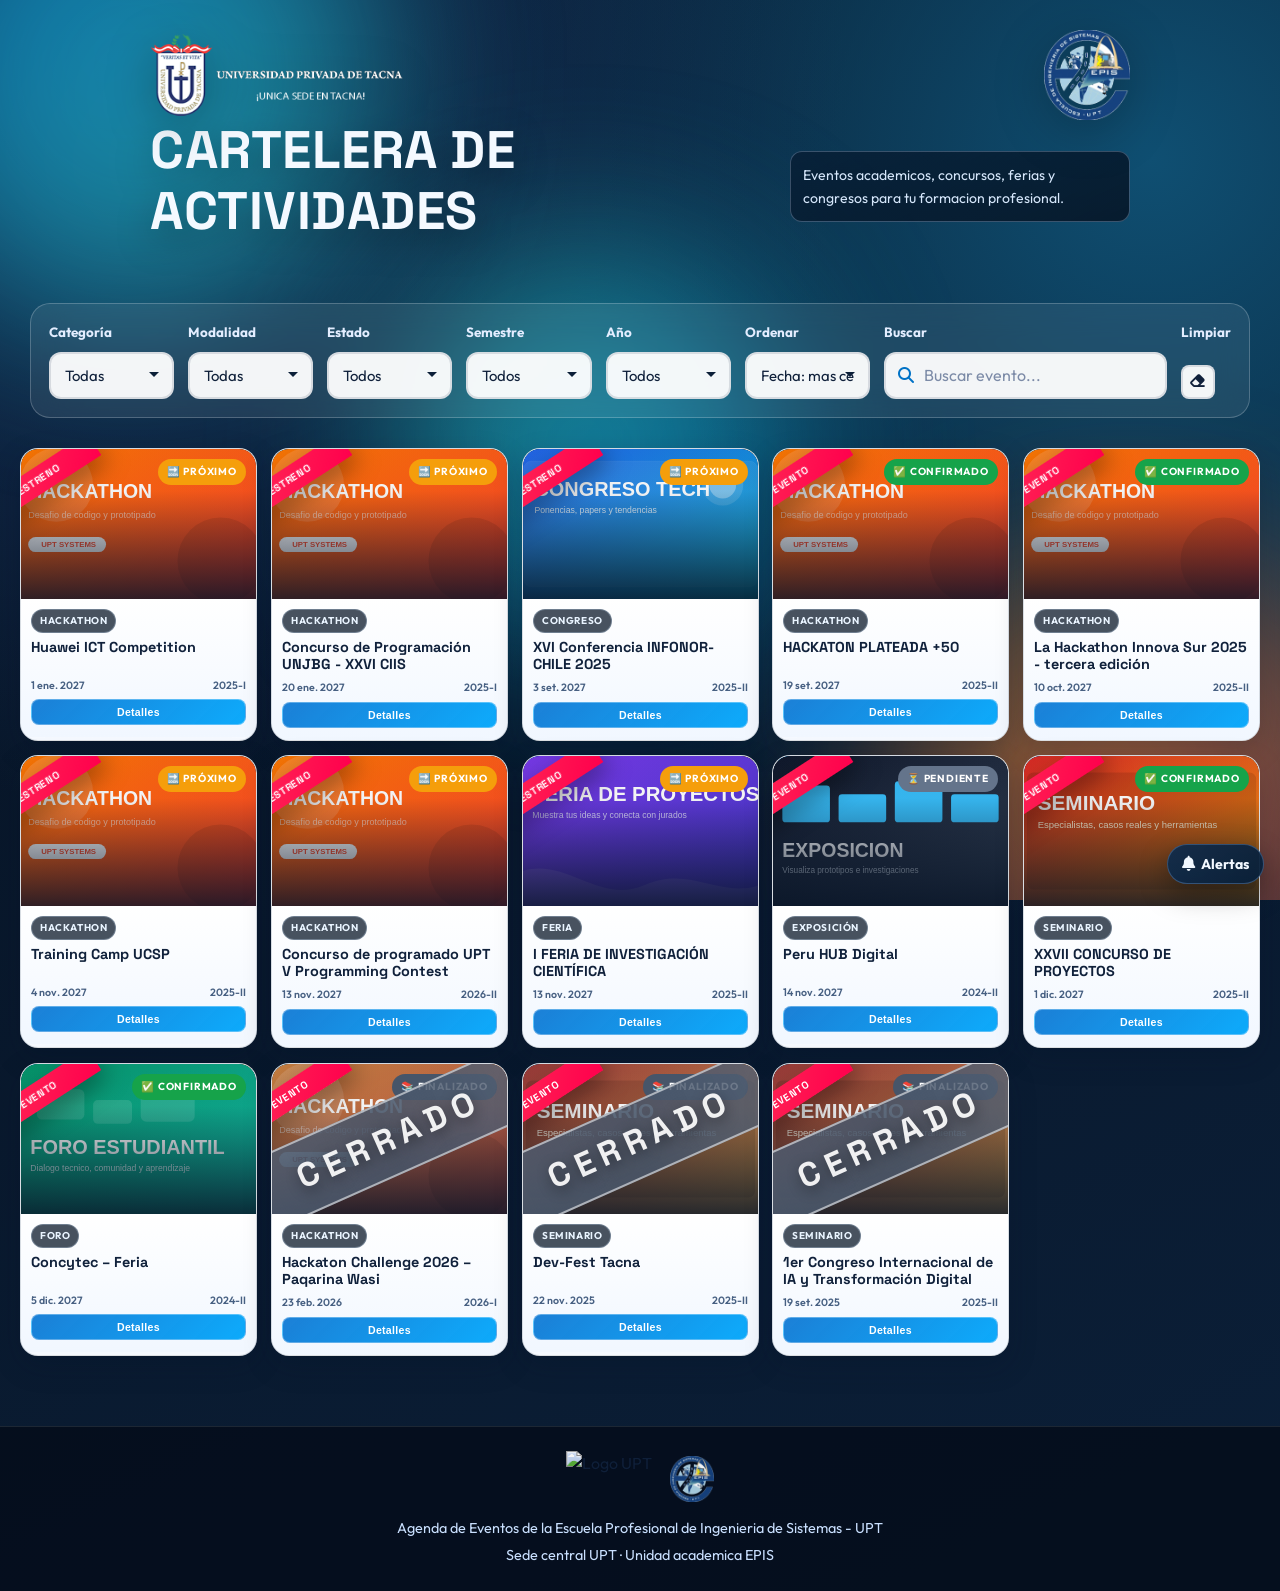
==== commit 5a253af6: "v1.0" ====
--- a/index.html
+++ b/index.html
@@ -28,18 +28,24 @@
     <!-- Header -->
     <header class="main-header">
         <div class="header-content">
+            <div class="institutional-header" aria-label="Identidad institucional UPT y EPIS">
+                <a href="#" class="brand-primary" aria-label="Ir al inicio UPT">
+                    <img class="brand-logo upt" src="img/logoUPT1.png" alt="Logo institucional UPT">
+                </a>
+
+                <div class="brand-secondary" aria-label="Escuela profesional EPIS">
+                    <img class="brand-logo epis" src="img/logoEPIS.png" alt="Logo EPIS">
+                </div>
+            </div>
+
             <div class="hero-split">
                 <div class="hero-left">
                     <h1 class="hero-title-side">Cartelera de actividades</h1>
                 </div>
 
                 <div class="hero-right">
-                    <div class="hero-school-card">
-                        <h2 class="hero-school-big">UPT</h2>
-                        <div class="hero-logo-slots" aria-label="Espacios para logos UPT">
-                            <div class="hero-logo-slot" title="Logo UPT 1"><img class="hero-logo-img logo-epis" src="img/logoEPIS.png" alt="Logo UPT 1"></div>
-                            <div class="hero-logo-slot" title="Logo UPT 2"><img class="hero-logo-img logo-upt" src="img/logoUPT.png" alt="Logo UPT 2"></div>
-                        </div>
+                    <div class="hero-note">
+                        <p>Eventos academicos, concursos, ferias y congresos para tu formacion profesional.</p>
                     </div>
                 </div>
             </div>
@@ -173,7 +179,12 @@
     <!-- Footer -->
     <footer class="main-footer">
         <div class="footer-content">
+            <div class="footer-brand-row" aria-label="Logos institucionales en pie de pagina">
+                <img class="footer-logo upt" src="img/logoUPT.png" alt="Logo UPT">
+                <img class="footer-logo epis" src="img/logoEPIS.png" alt="Logo EPIS">
+            </div>
             <p>Agenda de Eventos de la Escuela Profesional de Ingenieria de Sistemas - UPT</p>
+            <p class="footer-note">Sede central UPT · Unidad academica EPIS</p>
         </div>
     </footer>
 
--- a/css/styles.css
+++ b/css/styles.css
@@ -121,6 +121,54 @@
     color: var(--text-light);
     position: relative;
     z-index: 2;
+}
+
+.institutional-header {
+    display: flex;
+    align-items: flex-start;
+    justify-content: space-between;
+    width: 100%;
+    margin-bottom: 0px;
+    padding: 0;
+}
+
+.brand-primary,
+.brand-secondary {
+    display: inline-flex;
+    align-items: center;
+    gap: 0;
+    color: #e7f2ff;
+    text-decoration: none;
+}
+
+.brand-logo {
+    display: block;
+    width: auto;
+    object-fit: contain;
+    filter: drop-shadow(0 10px 24px rgba(0, 0, 0, 0.28));
+}
+
+.brand-logo.upt {
+    height: 90px;
+}
+
+.brand-logo.epis {
+    height: 90px;
+}
+
+.hero-note {
+    margin-left: auto;
+    max-width: 340px;
+    border: 1px solid rgba(191, 219, 254, 0.28);
+    border-radius: 12px;
+    background: linear-gradient(155deg, rgba(6, 24, 46, 0.66), rgba(5, 16, 31, 0.8));
+    padding: 12px;
+}
+
+.hero-note p {
+    margin: 0;
+    color: #d6e7fb;
+    font-size: 0.88rem;
 }
 
 .hero-split {
@@ -437,7 +485,7 @@
     max-width: 1220px;
     margin: 0 auto;
     display: grid;
-    grid-template-columns: repeat(8, minmax(0, 1fr));
+    grid-template-columns: repeat(6, minmax(0, 1fr)) 1.5fr auto;
     gap: 14px;
     background: var(--bg-glass);
     border: 1px solid rgba(246, 248, 255, 0.22);
@@ -505,12 +553,16 @@
 }
 
 .filter-action-group .btn-clear {
-    width: 100%;
+    width: 34px;
+    min-height: 34px;
+    height: 34px;
+    padding: 0;
+    border-radius: 8px;
+    margin-top: auto;
 }
 
 .filter-group select,
-.filter-search-group .search-box-under-filters,
-.filter-action-group .btn-clear {
+.filter-search-group .search-box-under-filters {
     width: 100%;
 }
 
@@ -1417,6 +1469,27 @@
     font-size: 0.9rem;
 }
 
+.footer-brand-row {
+    display: inline-flex;
+    align-items: center;
+    gap: 18px;
+    margin-bottom: 10px;
+}
+
+.footer-logo {
+    width: auto;
+    object-fit: contain;
+    opacity: 0.96;
+}
+
+.footer-logo.upt {
+    height: 56px;
+}
+
+.footer-logo.epis {
+    height: 46px;
+}
+
 .footer-note {
     color: #8ea5c4;
     margin-top: 4px;
@@ -1452,6 +1525,20 @@
 
     .hero-title-side {
         text-align: center;
+    }
+
+    .institutional-header {
+        width: 100%;
+        justify-content: space-between;
+        gap: 10px;
+    }
+
+    .brand-logo.upt {
+        height: 58px;
+    }
+
+    .brand-logo.epis {
+        height: 46px;
     }
 
     .hero-subtitle-side {
@@ -1462,6 +1549,11 @@
 
     .hero-school-card {
         margin: 0 auto;
+    }
+
+    .hero-note {
+        margin: 0 auto;
+        text-align: center;
     }
 
     .search-box {
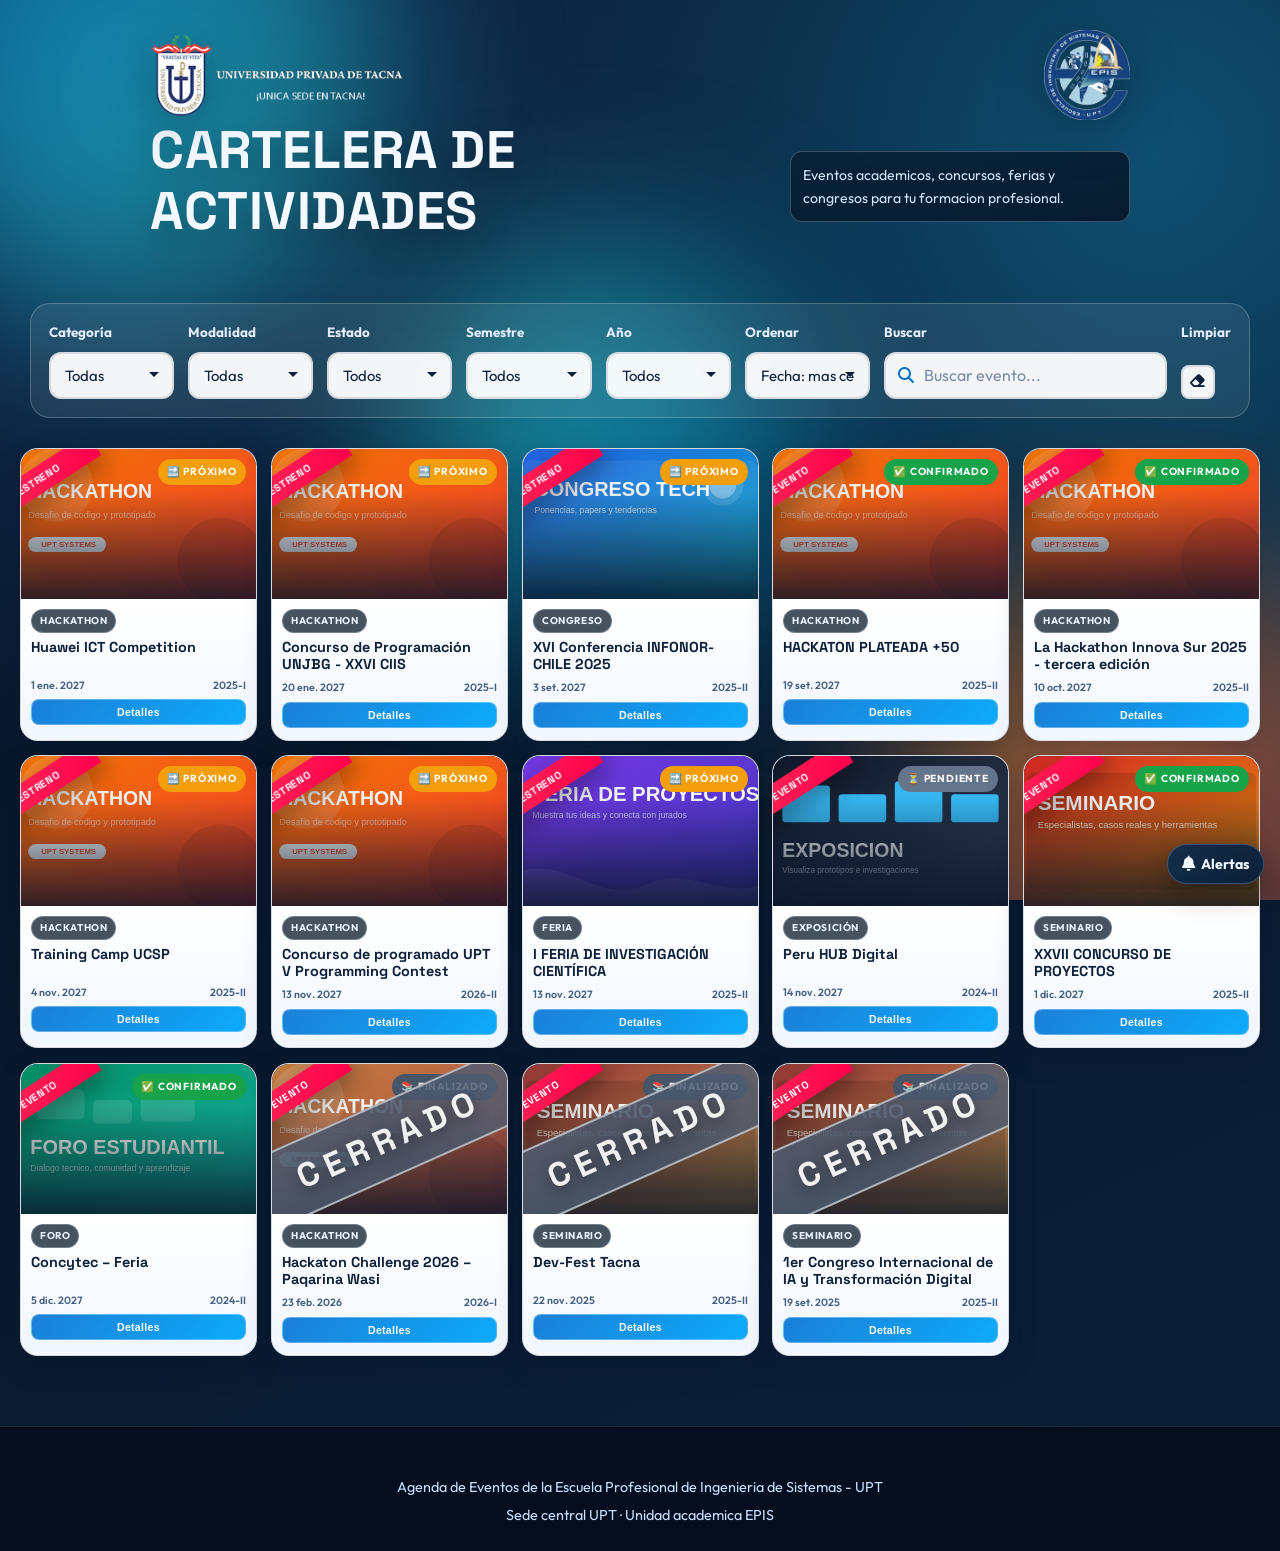
==== commit 897e3bd9: "Remove footer logo images Removed logo images from the footer section." ====
--- a/index.html
+++ b/index.html
@@ -180,8 +180,7 @@
     <footer class="main-footer">
         <div class="footer-content">
             <div class="footer-brand-row" aria-label="Logos institucionales en pie de pagina">
-                <img class="footer-logo upt" src="img/logoUPT.png" alt="Logo UPT">
-                <img class="footer-logo epis" src="img/logoEPIS.png" alt="Logo EPIS">
+            
             </div>
             <p>Agenda de Eventos de la Escuela Profesional de Ingenieria de Sistemas - UPT</p>
             <p class="footer-note">Sede central UPT · Unidad academica EPIS</p>
@@ -192,4 +191,4 @@
     <script src="js/data.js"></script>
     <script src="js/app.js"></script>
 </body>
-</html>+</html>
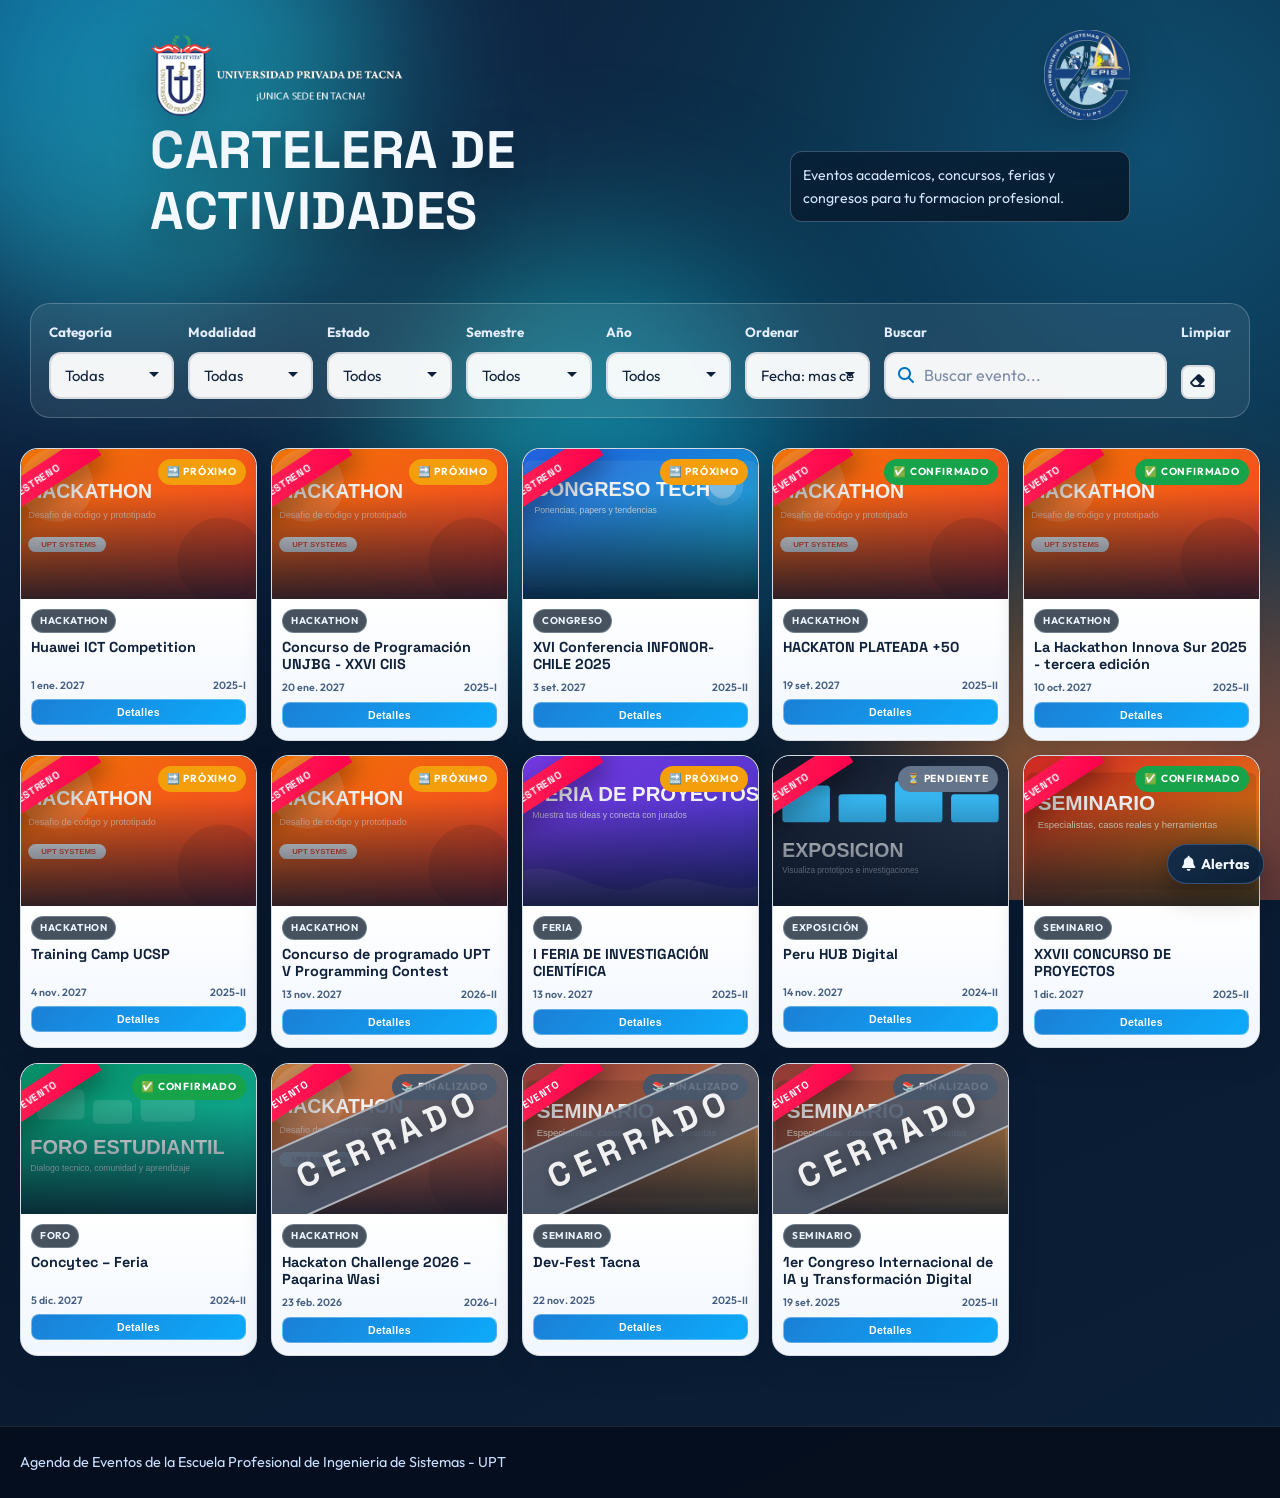
==== commit d0619013: "Clean up footer by removing unnecessary elements Removed unused footer brand row and a note." ====
--- a/index.html
+++ b/index.html
@@ -179,11 +179,8 @@
     <!-- Footer -->
     <footer class="main-footer">
         <div class="footer-content">
-            <div class="footer-brand-row" aria-label="Logos institucionales en pie de pagina">
-            
             </div>
             <p>Agenda de Eventos de la Escuela Profesional de Ingenieria de Sistemas - UPT</p>
-            <p class="footer-note">Sede central UPT · Unidad academica EPIS</p>
         </div>
     </footer>
 
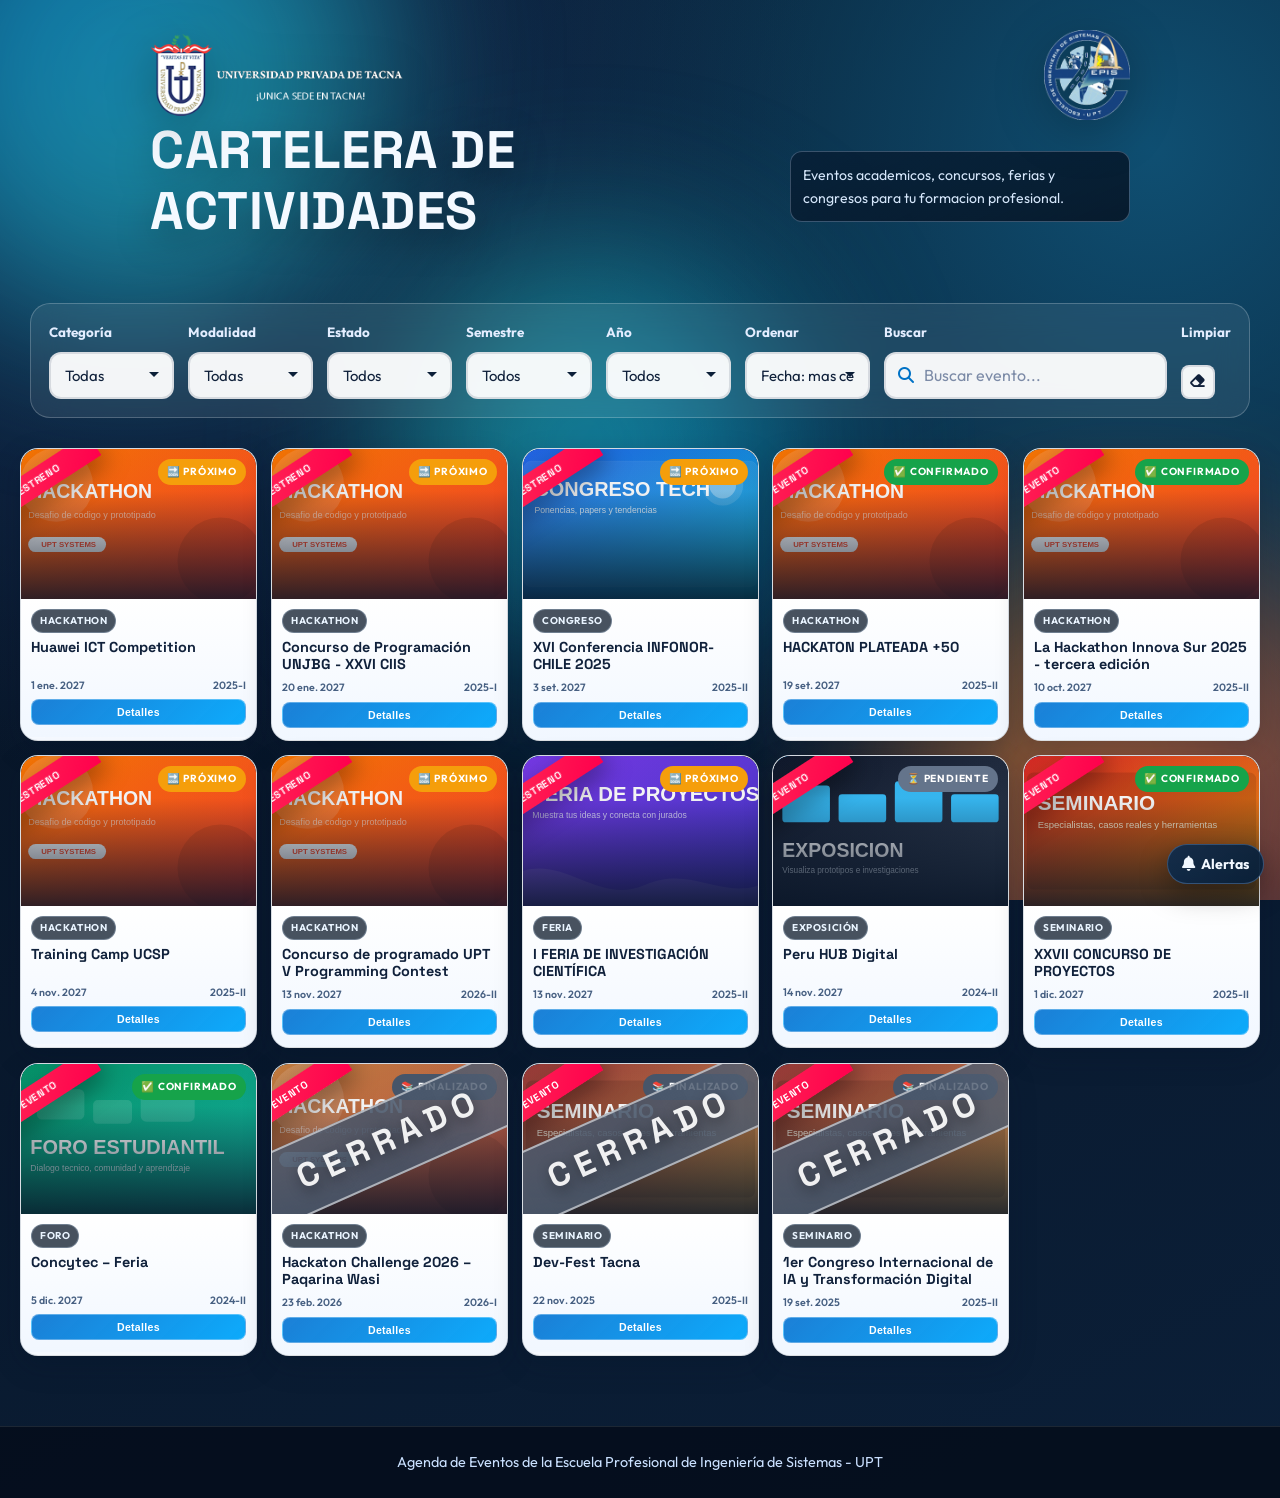
==== commit 331f7d1a: "Fix footer structure and correct spelling of 'Ingeniería' Updated footer content to correct spelling" ====
--- a/index.html
+++ b/index.html
@@ -178,11 +178,10 @@
 
     <!-- Footer -->
     <footer class="main-footer">
-        <div class="footer-content">
-            </div>
-            <p>Agenda de Eventos de la Escuela Profesional de Ingenieria de Sistemas - UPT</p>
-        </div>
-    </footer>
+    <div class="footer-content">
+        <p>Agenda de Eventos de la Escuela Profesional de Ingeniería de Sistemas - UPT</p>
+    </div>
+</footer>
 
     <!-- Scripts -->
     <script src="js/data.js"></script>
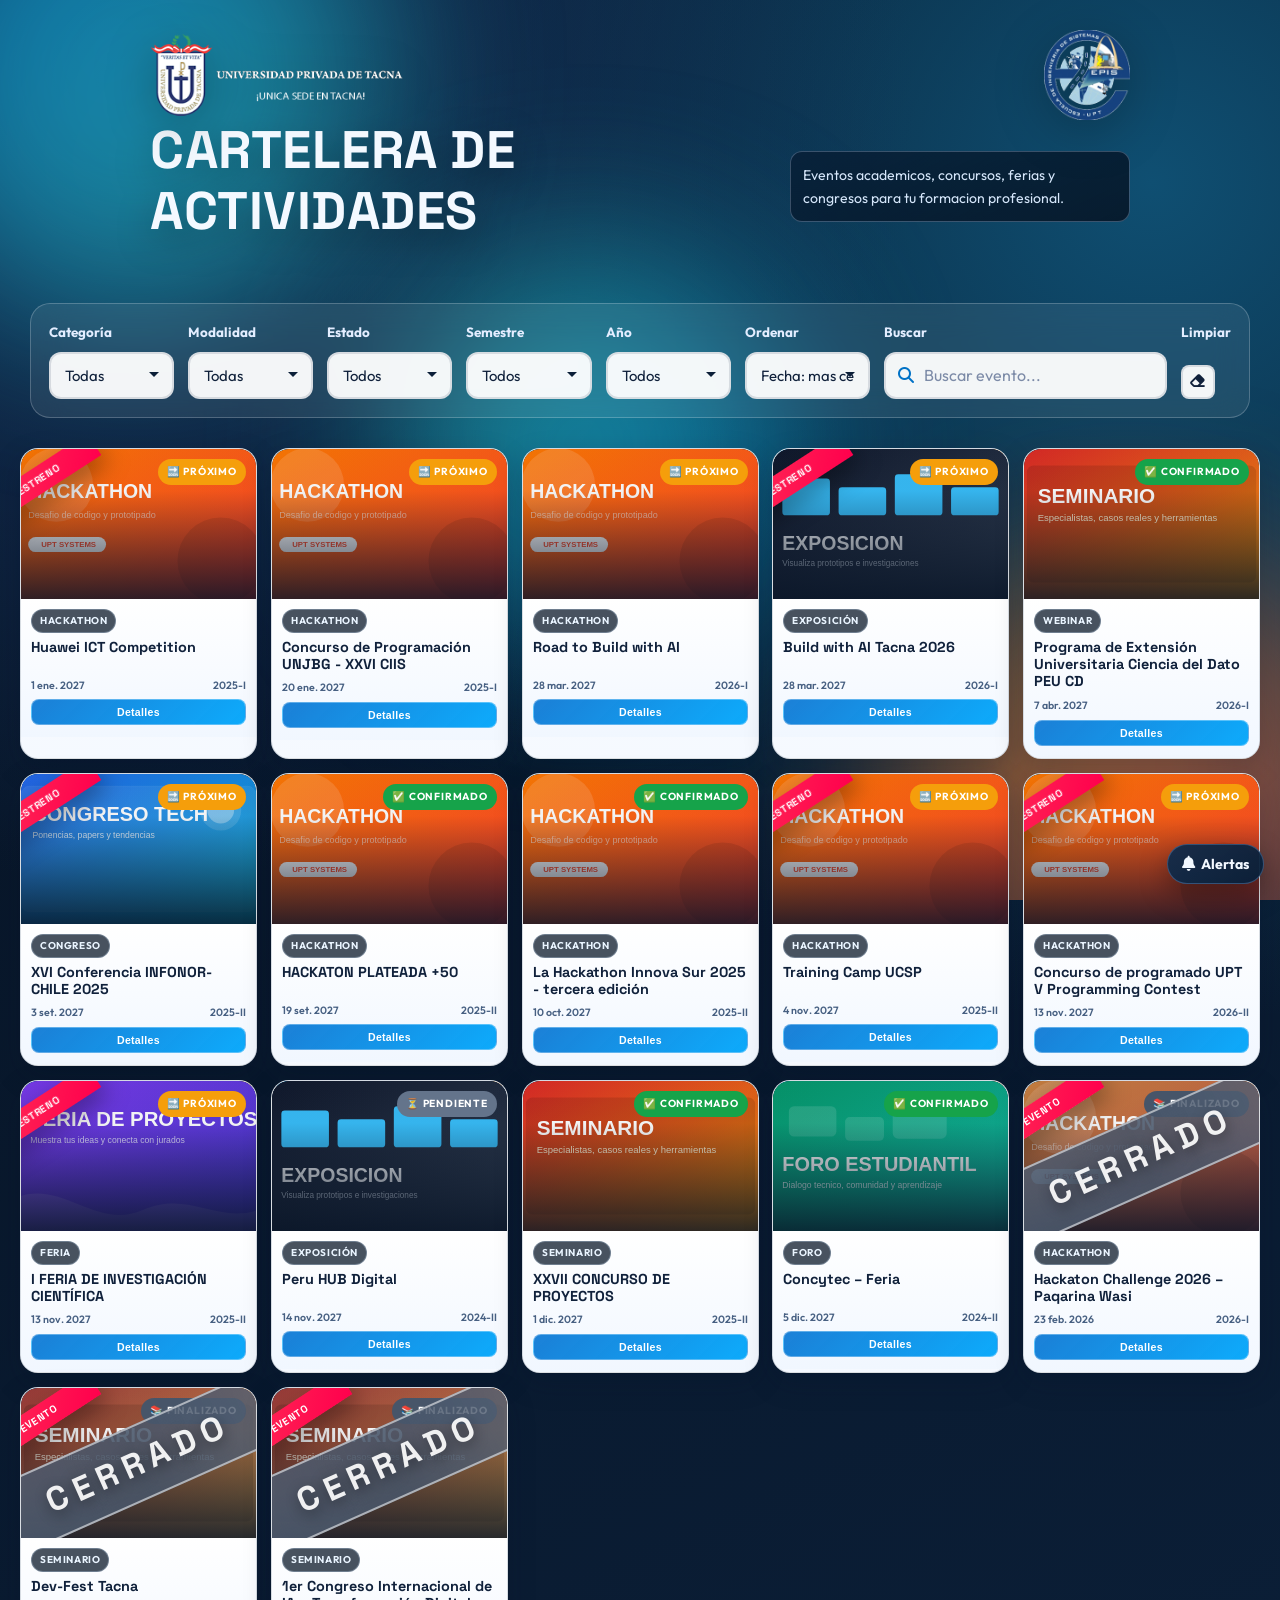
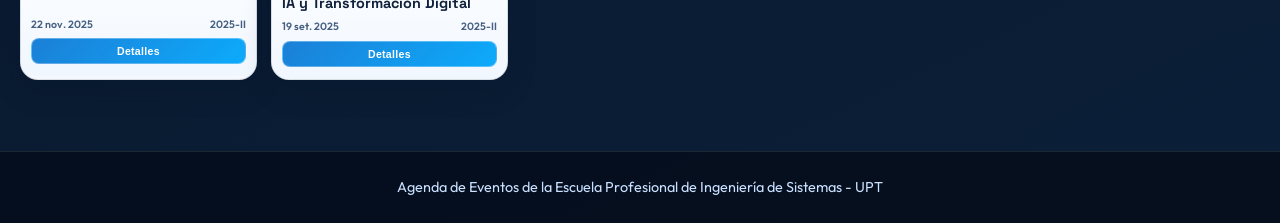
==== commit c7fffe03: "Add 3 upcoming events: Road to Build with AI, Build with AI Tacna 2026, PEU CD Webinar Agent-Logs-Ur" ====
--- a/index.html
+++ b/index.html
@@ -67,6 +67,7 @@
                     <option value="Foro">Foro</option>
                     <option value="Seminario">Seminario</option>
                     <option value="Exposición">Exposición</option>
+                    <option value="Webinar">Webinar</option>
                 </select>
             </div>
 
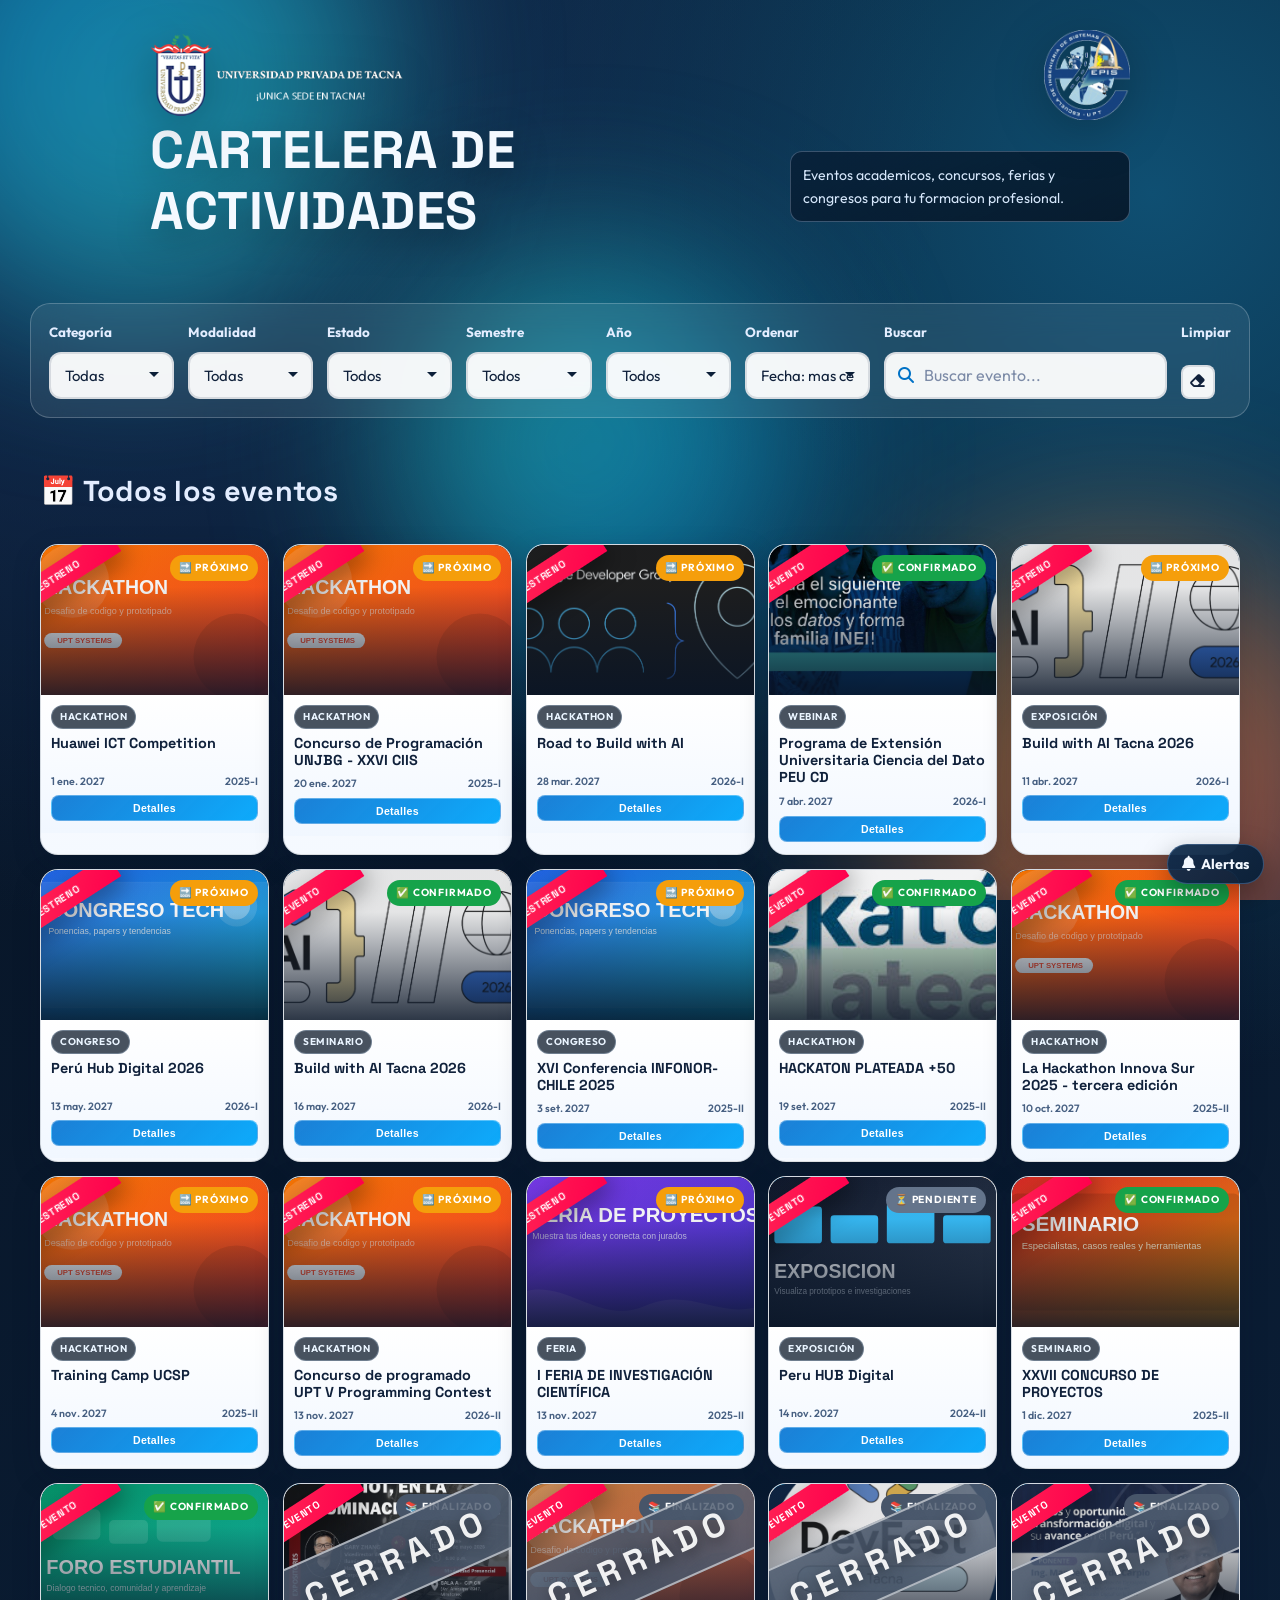
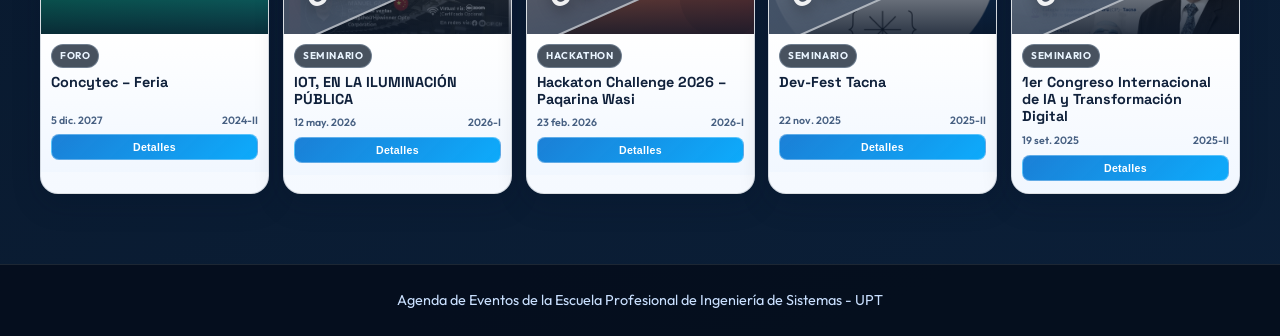
==== commit 1c002481: "Agregar sección destacada para eventos próximos con animaciones y notificaciones" ====
--- a/index.html
+++ b/index.html
@@ -136,9 +136,26 @@
 
     <!-- Contenedor de Eventos -->
     <main class="container">
-        <div id="eventsGrid" class="events-grid">
-            <!-- Los eventos se renderizan aquí con JavaScript -->
-        </div>
+        <!-- Sección de eventos destacados (esta semana y próximos) -->
+        <section id="featuredEventsSection" class="featured-events-section hidden">
+            <div class="featured-header">
+                <h2 class="featured-title">⭐ Eventos que no puedes perder</h2>
+                <p class="featured-subtitle">Los siguientes eventos son los más cercanos en el calendario</p>
+            </div>
+            <div id="featuredEventsGrid" class="featured-events-grid">
+                <!-- Los eventos destacados se renderizan aquí -->
+            </div>
+        </section>
+
+        <!-- Grid normal de todos los eventos -->
+        <section class="other-events-section">
+            <div class="other-events-header" id="otherEventsHeader">
+                <h2 class="other-events-title">📅 Todos los eventos</h2>
+            </div>
+            <div id="eventsGrid" class="events-grid">
+                <!-- Los eventos se renderizan aquí con JavaScript -->
+            </div>
+        </section>
         
         <!-- Mensaje cuando no hay resultados -->
         <div id="noResults" class="no-results hidden">
--- a/css/styles.css
+++ b/css/styles.css
@@ -598,6 +598,90 @@
     padding: 0 20px 70px;
 }
 
+/* ===== SECCIÓN DE EVENTOS DESTACADOS ===== */
+.featured-events-section {
+    max-width: 1280px;
+    margin: 0 auto 70px;
+    padding: 50px 20px 60px;
+    background: linear-gradient(135deg, rgba(48, 227, 202, 0.08) 0%, rgba(0, 166, 251, 0.08) 100%);
+    border-top: 3px solid rgba(48, 227, 202, 0.4);
+    border-bottom: 3px solid rgba(0, 166, 251, 0.4);
+    border-radius: var(--radius);
+    position: relative;
+    overflow: hidden;
+}
+
+.featured-events-section::before {
+    content: '';
+    position: absolute;
+    top: 0;
+    left: 0;
+    right: 0;
+    height: 2px;
+    background: linear-gradient(90deg, transparent, rgba(48, 227, 202, 0.6), transparent);
+    animation: slideRight 3s ease-in-out infinite;
+}
+
+@keyframes slideRight {
+    0%, 100% { transform: translateX(-100%); }
+    50% { transform: translateX(100%); }
+}
+
+.featured-events-section.hidden {
+    display: none;
+}
+
+.featured-header {
+    margin-bottom: 40px;
+    text-align: center;
+}
+
+.featured-title {
+    font-family: 'Space Grotesk', sans-serif;
+    font-size: clamp(1.6rem, 3vw, 2.4rem);
+    font-weight: 700;
+    color: #ffffff;
+    margin: 0 0 12px;
+    text-shadow: 0 8px 24px rgba(0, 0, 0, 0.28);
+    letter-spacing: 0.5px;
+}
+
+.featured-subtitle {
+    font-size: 1rem;
+    color: #dce8ff;
+    margin: 0;
+    max-width: 60ch;
+    margin: 0 auto;
+}
+
+.featured-events-grid {
+    display: grid;
+    grid-template-columns: repeat(auto-fit, minmax(350px, 1fr));
+    gap: 24px;
+    grid-auto-flow: dense;
+}
+
+/* ===== SECCIÓN DE EVENTOS NORMALES ===== */
+.other-events-section {
+    max-width: 1280px;
+    margin: 0 auto;
+    padding: 0 20px;
+}
+
+.other-events-header {
+    margin-bottom: 30px;
+    padding-top: 20px;
+}
+
+.other-events-title {
+    font-family: 'Space Grotesk', sans-serif;
+    font-size: clamp(1.3rem, 2.5vw, 1.8rem);
+    font-weight: 700;
+    color: #e3edff;
+    margin: 0;
+    letter-spacing: 0.3px;
+}
+
 .events-grid {
     display: grid;
     grid-template-columns: repeat(auto-fill, minmax(210px, 1fr));
@@ -643,6 +727,190 @@
     right: 0;
     height: 5px;
     background: linear-gradient(90deg, #00a6fb 0%, #22d3ee 45%, #ff7b00 100%);
+}
+
+/* ===== EVENTOS DE ESTA SEMANA ===== */
+.evento-esta-semana {
+    grid-column: span 2;
+    border: 2px solid rgba(255, 123, 0, 0.5);
+    animation: riseIn 0.55s ease both, weekGlow 2.6s ease-in-out infinite;
+    animation-delay: calc(var(--i, 0) * 0.08s), calc(var(--i, 0) * 0.08s + 0.6s);
+}
+
+.evento-esta-semana .poster-media {
+    height: 220px;
+}
+
+.evento-esta-semana .poster-title {
+    font-size: 1.1rem;
+}
+
+.evento-esta-semana::before {
+    height: 6px;
+    background: linear-gradient(90deg, #ff7b00 0%, #ffc107 40%, #ff2d55 80%, #ff7b00 100%);
+    background-size: 200% 100%;
+    animation: borderSlide 2s linear infinite;
+}
+
+@keyframes weekGlow {
+    0%, 100% {
+        box-shadow: 0 0 0 2px rgba(255, 123, 0, 0.4), 0 14px 40px rgba(255, 100, 0, 0.22);
+    }
+    50% {
+        box-shadow: 0 0 0 3px rgba(255, 200, 0, 0.7), 0 20px 56px rgba(255, 160, 0, 0.38);
+    }
+}
+
+@keyframes borderSlide {
+    0% { background-position: 0% 0%; }
+    100% { background-position: 200% 0%; }
+}
+
+.badge-esta-semana {
+    position: absolute;
+    bottom: 10px;
+    left: 10px;
+    z-index: 4;
+    background: linear-gradient(135deg, #ff7b00 0%, #ffc107 100%);
+    color: #ffffff;
+    font-size: 0.72rem;
+    font-weight: 800;
+    letter-spacing: 0.8px;
+    text-transform: uppercase;
+    padding: 4px 10px;
+    border-radius: 999px;
+    box-shadow: 0 4px 14px rgba(255, 123, 0, 0.5);
+    animation: badgePulse 1.8s ease-in-out infinite;
+    pointer-events: none;
+}
+
+@keyframes badgePulse {
+    0%, 100% {
+        transform: scale(1);
+        box-shadow: 0 4px 14px rgba(255, 123, 0, 0.5);
+    }
+    50% {
+        transform: scale(1.1);
+        box-shadow: 0 4px 22px rgba(255, 200, 0, 0.75);
+    }
+}
+
+/* ===== EVENTOS PRÓXIMOS (PRÓXIMAS 2 SEMANAS) ===== */
+.evento-proximo {
+    border: 3px solid rgba(48, 227, 202, 0.6);
+    animation: riseIn 0.55s ease both, proximoGlowBig 2.8s ease-in-out infinite, proxBounce 4s ease-in-out infinite;
+    animation-delay: calc(var(--i, 0) * 0.08s), calc(var(--i, 0) * 0.08s + 0.7s), calc(var(--i, 0) * 0.08s + 1.2s);
+    transform-origin: center;
+    position: relative;
+}
+
+.evento-proximo .poster-media {
+    height: 280px;
+}
+
+.evento-proximo .poster-title {
+    font-size: 1.3rem;
+    font-weight: 700;
+    line-height: 1.2;
+}
+
+.evento-proximo .poster-overlay {
+    padding: 20px 18px 18px;
+}
+
+.evento-proximo::after {
+    content: '';
+    position: absolute;
+    inset: -8px;
+    border: 3px solid rgba(48, 227, 202, 0.35);
+    border-radius: 18px;
+    animation: rippleProximo 2s ease-out infinite;
+    pointer-events: none;
+    z-index: -1;
+}
+
+.evento-proximo::before {
+    height: 5px;
+    background: linear-gradient(90deg, #30e3ca 0%, #00a6fb 50%, #30e3ca 100%);
+    background-size: 200% 100%;
+    animation: borderSlideCyan 2.2s linear infinite;
+}
+
+@keyframes proximoGlowBig {
+    0%, 100% {
+        box-shadow: 0 0 0 2px rgba(48, 227, 202, 0.4), 0 18px 50px rgba(48, 227, 202, 0.2);
+        transform: scale(1);
+    }
+    50% {
+        box-shadow: 0 0 0 4px rgba(48, 227, 202, 0.7), 0 25px 70px rgba(48, 227, 202, 0.35);
+        transform: scale(1.02);
+    }
+}
+
+@keyframes proxBounce {
+    0%, 100% {
+        transform: translateY(0);
+    }
+    25% {
+        transform: translateY(-8px);
+    }
+    50% {
+        transform: translateY(0);
+    }
+}
+
+@keyframes rippleProximo {
+    0% {
+        box-shadow: 0 0 0 0 rgba(48, 227, 202, 0.6);
+    }
+    100% {
+        box-shadow: 0 0 0 20px rgba(48, 227, 202, 0);
+    }
+}
+
+@keyframes borderSlideCyan {
+    0% { background-position: 0% 0%; }
+    100% { background-position: 200% 0%; }
+}
+
+.badge-proximo {
+    position: absolute;
+    bottom: 10px;
+    right: 10px;
+    z-index: 4;
+    background: linear-gradient(135deg, #30e3ca 0%, #00a6fb 100%);
+    color: #ffffff;
+    font-size: 0.84rem;
+    font-weight: 800;
+    letter-spacing: 0.8px;
+    text-transform: uppercase;
+    padding: 6px 14px;
+    border-radius: 999px;
+    box-shadow: 0 6px 20px rgba(48, 227, 202, 0.55);
+    animation: badgeProximoPulse 2s ease-in-out infinite;
+    pointer-events: none;
+}
+
+@keyframes badgeProximoPulse {
+    0%, 100% {
+        transform: scale(1);
+        box-shadow: 0 6px 20px rgba(48, 227, 202, 0.55);
+    }
+    50% {
+        transform: scale(1.15);
+        box-shadow: 0 8px 28px rgba(48, 227, 202, 0.8);
+    }
+}
+
+/* Efecto de click ripple */
+.evento-proximo .click-ripple {
+    position: absolute;
+    border-radius: 50%;
+    background: radial-gradient(circle, rgba(48, 227, 202, 0.6) 0%, rgba(48, 227, 202, 0) 70%);
+    transform: scale(0);
+    animation: clickRipple 0.6s ease-out;
+    pointer-events: none;
+    z-index: 10;
 }
 
 .card-hover-preview {
@@ -800,6 +1068,17 @@
     background: linear-gradient(135deg, #1b4f99 0%, #0ea5e9 100%);
 }
 
+@keyframes clickRipple {
+    0% {
+        transform: scale(0);
+        opacity: 1;
+    }
+    100% {
+        transform: scale(4);
+        opacity: 0;
+    }
+}
+
 @keyframes shimmer {
     0% {
         transform: translateX(-50%) translateY(-25%);
@@ -1510,6 +1789,18 @@
         padding-bottom: 38px;
     }
 
+    .featured-events-grid {
+        grid-template-columns: 1fr;
+    }
+
+    .featured-title {
+        font-size: 1.4rem;
+    }
+
+    .featured-subtitle {
+        font-size: 0.9rem;
+    }
+
     .subtitle {
         font-size: 1rem;
     }
@@ -1661,4 +1952,12 @@
     .card-title {
         font-size: 1.12rem;
     }
-}
+
+    .evento-esta-semana {
+        grid-column: span 1;
+    }
+
+    .evento-esta-semana .poster-media {
+        height: 160px;
+    }
+}
